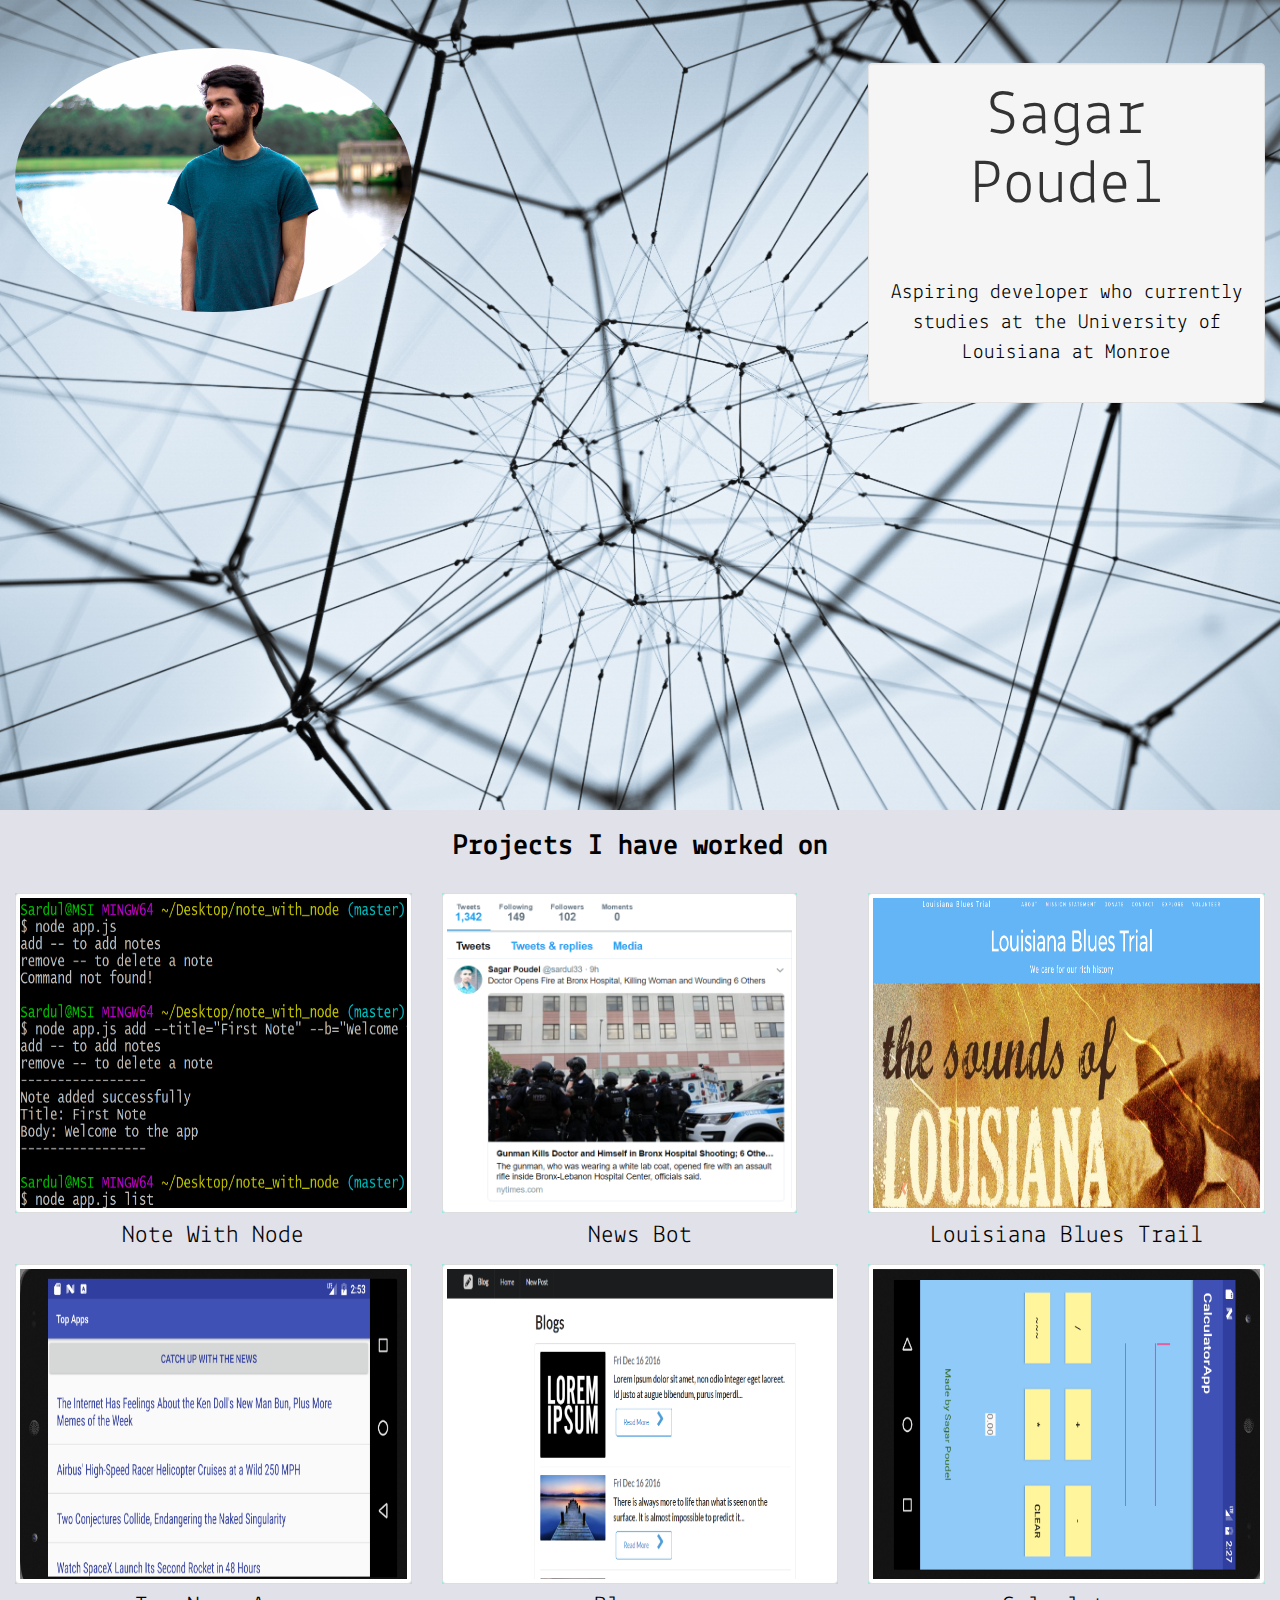
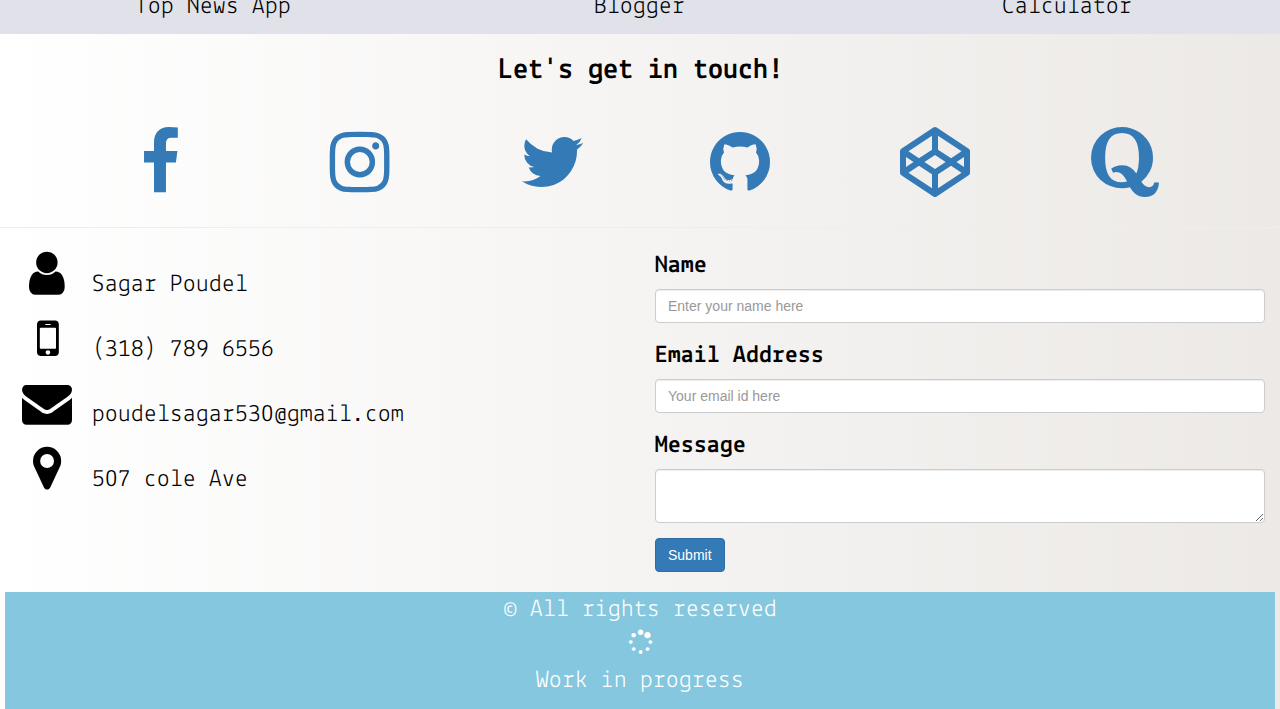
==== index.html @ 75634028 "Update index.html" ====
<!DOCTYPE html>
<html lang="en">
<head>
  <meta charset="utf-8">
  <meta http-equiv="X-UA-Compatible" content="IE=edge">
  <meta name="viewport" content="width=device-width, initial-scale=1">
  <title>Sagar</title>
  <link href="css/bootstrap.min.css" rel="stylesheet">
  <link rel="stylesheet" href="font-awesome/css/font-awesome.min.css">
  <link rel="stylesheet" href="css/style.css">
  <link href="https://fonts.googleapis.com/css?family=Indie+Flower|Josefin+Sans
  |Inconsolata|Cabin|Molengo|Lekton" rel="stylesheet">
  <link rel="stylesheet" href="https://cdnjs.cloudflare.com/ajax/libs/animate.css/3.5.2/animate.min.css">

  <link rel="icon" type="image/png" href="favicon.ico">
  <link rel="stylesheet" href="css/imagehover.min.css">

</head>


<body>

   <div class = "jumbotron">
    <div class = "container-fluid">
     <div class = "row">
<div class = "col-md-4 col-sm-12 lg-offset-4">
 <img  class = "profile-image animated zoomIn"  src="images/sagar.jpg"> 
       </div>

<div class = "col-md-4 col-sm-12 col-lg-offset-4">
  <div class = "name">
    <div class = "well">
     <h1 class = "text-center animated infinite pulse"> Sagar Poudel </h1> 
     <hr id = "divisor">
     <div id = "info">
       <small> <p class = "text-center animated slideInUp"> Aspiring developer who currently studies at the University of Louisiana at Monroe </p> </small>
     </div>
   </div>
 </div>

</div>


</div>



</div>

</div>


<div class = "container-fluid match-my-cols">
 <div class = "row">
  <h1 class = "text-center heading"> Projects I have worked on <!-- <i class="fa fa-code animated infinite zoomIn" aria-hidden="true"></i> -->
 </h1> 
  <div class = "col-lg-4 col-md-6 col-sm-12 cont">
   <a target = "_blank" href = "https://github.com/sardul3/note-with-node"> 
    <figure class = "imghvr-slide-up">

     <img class = "img-thumbnail img-fluid" alt="Responsive image" src = "images/note-with-node.PNG"> 
     <figcaption class = "text-center">A CLI based note taking app written in node js
      <hr id = "divisor-w">
      <p> Frameworks used </p>
      <p> node js </p>

     </figcaption>
   </figure>

 </a>
 <p class = "text-center project"> Note With Node </p>

</div>
<div class = "col-lg-4 col-md-6 col-sm-12 cont">
  <a target = "_blank" href = "https://github.com/sardul3/Twitter-News-Bot">
    <figure class = "imghvr-slide-up">

     <img class = "img-thumbnail img-fluid" id = "bot" alt="Responsive image" src = "images/twitterNews.PNG">

     <figcaption class = "text-center">Tweets the latest and trending news from all around the globe
      <hr id = "divisor-w">
      <p> Frameworks used </p>
      <p> JavaScript </p>
      <p> node js </p>

     </figcaption>
   </figure>

 </a>
 <p class = "text-center project"> News Bot </p>


</div>
<div class = "col-lg-4 col-md-6 col-sm-12 cont">
  <a target = "_blank" href = "https://github.com/sardul3/blues">
    <figure class = "imghvr-slide-up">

     <img class = "img-thumbnail img-fluid" alt="Responsive image" src = "images/laBlues.PNG">
     <figcaption class = "text-center"> A website built using HTML and CSS that shows the history of Blues Music in Louisiana
      <hr id = "divisor-w">
      <p> Frameworks used </p>
      <p> Bootstrap </p>
      <p> HTML5 </p>
      <p> CSS3 </p>
      
       </figcaption>
   </figure>

 </a>
 <p class = "text-center project" > Louisiana Blues Trail </p>


</div>
<div class = "col-lg-4 col-md-6 col-sm-12 cont">
  <a target = "_blank" href = "https://github.com/sardul3/TopApps">
    <figure class = "imghvr-slide-up">

     <img class = "img-thumbnail img-fluid" alt="Responsive image" src = "images/news.PNG"> <figcaption class = "text-center">An android app that collects the breaking news and presents them in a beautiful layout
      <hr id = "divisor-w">
      <p> Frameworks used </p>
      <p> Java </p>
      <p> XML </p>

     </figcaption>
   </figure>


 </a>
 <p class = "text-center project"> Top News App </p>


</div>
<div class = "col-lg-4 col-md-6 col-sm-12 cont">
  <a target = "_blank" href = "https://github.com/sardul3/blogger"> 

    <figure class = "imghvr-slide-up" >

      <img class = "img-thumbnail img-fluid" alt="Responsive image" src = "images/blog.PNG"> 
      <figcaption class = "text-center" >Replica for a text-blogging site that can be used to make posts
      <hr id = "divisor-w">
      <p> Frameworks used </p>
      <p> HTML5 </p>
      <p> CSS3 </p>
    
      </figcaption>
    </figure>
  </a>
  <p class = "text-center project"> Blogger </p>

</div>

<div class = "col-lg-4 col-md-6 col-sm-12 cont">
  <a target = "_blank" href = "https://github.com/sardul3/Calculator">

    <figure class = "imghvr-slide-up">
     <img class = "img-thumbnail img-fluid" alt="Responsive image" src = "images/calc.PNG">
     <figcaption class = "text-center">A Calculator app created in android studio that performs simple arithematic operations
     <hr id = "divisor-w">
     <p> Frameworks used </p>
     <p> Java </p>
     <p> XML </p>

     </figcaption>
   </figure>
 </a>
 <p class = "text-center project"> Calculator </p>

</div>

</div>

</div>



<div class = "container-fluid">
 
 <h1 class = "heading text-center"> Let's get in touch! </h1>
 <div class = "row contact_icons">
  <div class = "container">
  <div class = "col-lg-2 col-md-4 col-sm-6 col-xs-6">
   <a target = "_blank" href = "https://www.facebook.com/sardul3"> <i class="fa fa-facebook fa-5x icon" aria-hidden="true"></i></a>
 </div>

 <div class = "col-lg-2 col-md-4 col-sm-6 col-xs-6">
   <a target = "_blank" href = "https://www.instagram.com/sardul3/"><i class="fa fa-instagram fa-5x icon" aria-hidden="true"></i></a>
 </div>

 <div class = "col-lg-2 col-md-4 col-sm-6 col-xs-6">
   <a target = "_blank" href = "https://twitter.com/sardul33"> <i class="fa fa-twitter fa-5x icon" aria-hidden="true"></i></a>
 </div>

 <div class = "col-lg-2 col-md-4 col-sm-6 col-xs-6">
   <a target = "_blank" href = "https://github.com/sardul3"> <i class="fa fa-github fa-5x icon" aria-hidden="true"></i></a>
 </div>

 <div class = "col-lg-2 col-md-4 col-sm-6 col-xs-6">
   <a target = "_blank" href = "https://codepen.io/sardul3/" ><i class="fa fa-codepen fa-5x icon" aria-hidden="true"></i></a>
 </div>

 <div class = "col-lg-2 col-md-4 col-sm-6 col-xs-6">
  <a target = "_blank" href = "https://www.quora.com/profile/Sagar-Poudel-5">
    <i  class="fa fa-quora fa-5x icon" aria-hidden="true"></i></a>
  </div>
    </div>
  </div>
</div>

<hr />

<div class = "container-fluid">
  <div class = "row">
    <div class = "col-lg-6 col-md-6 col-sm-12 col-xs-12"> 
    <span id = "footer_contact" class = "text-center">
   <i class="fa fa-user fa-2x fa-fw" aria-hidden="true"> </i> <p class = "contact_info text-center">Sagar Poudel </p> <br>
   <i class="fa fa-mobile fa-2x fa-fw" aria-hidden="true"></i> <p class = "contact_info text-center">(318) 789 6556 </p> <br>
   <i class="fa fa-envelope fa-2x fa-fw" aria-hidden="true"></i> <p class = "contact_info text-center">poudelsagar530@gmail.com </p> <br>
   <i class="fa fa-map-marker fa-2x fa-fw" aria-hidden="true"></i> <p class = "contact_info text-center">507 cole Ave </p>   
   </span>

    </div>


    <div class = "col-lg-6 col-md-6 col-sm-12 col-xs-12">
   <form action = "result.php" method="post" enctype="text/plain" role="form"> 
 <div class = "form-group">
      <label for="Name" class = "text-center" > Name </label>
      <input type="text" class = "form-control" placeholder= "Enter your name here">
    </div>

    <div class = "form-group">
      <label for="emailAddress"  class = "text-center"> Email Address </label>
      <input type="email" class = "form-control" placeholder = "Your email id here">
    </div>

    <div class = "form-group">
      <label for = "compliments" class = "text-center"> Message </label>
      <textarea class = "form-control"></textarea>
    </div>

<button type = "submit" class = "btn btn-primary"> Submit </button>

 </form>

  </div>


</div>


<div class = "container-fluid copyright">
  <div class = "row">
    <div class = "col-lg-12 col-md-12 col-sm-12 col-xs-12">

      <p class = "text-center"> <span id = "copyright">&copy; All rights reserved
      <br>
      <i class="fa fa-spinner fa-pulse" aria-hidden="true"></i>
      <br>
      Work in progress
      </span></p>

    </div>
  </div>

</div>

<script src="https://ajax.googleapis.com/ajax/libs/jquery/1.12.4/jquery.min.js"></script>
<script src="js/bootstrap.min.js"></script>
<script type="text/javascript" src="https://platform.linkedin.com/badges/js/profile.js" async defer></script>

</body>
</html>
---- css/style.css ----
figure, figcaption{
    background-color:rgba(128, 234, 224, 0.75) !important;
}


.jumbotron{
/*    margin-top: 10px;
*/    background-image: url('../images/web.jpg');
      background-attachment: fixed !important;
      background-size: cover;
      height: 90vh;
      margin-bottom: 0;
}

body{

    padding: 0;	
    background: #E6EFE9;  /* fallback for old browsers */
    background: -webkit-linear-gradient(to right, #FFFFFF, #ECE9E6);  /* Chrome 10-25, Safari 5.1-6 */
    background: linear-gradient(to right, #FFFFFF, #ECE9E6); /* W3C, IE 10+/ Edge, Firefox 16+, Chrome 26+, Opera 12+, Safari 7+ */
}


img{
    width: 100%;
}

a:hover{
	color:red;
}

.text-center{
    margin-top: auto;
    color: black;
    font-weight: 200em;
    font-size: 25px;
    font-family: Lekton,'Cabin','Inconsolata';
}


.contact_info{
    display: inline-block;
}

.contact_icons{
    margin-left: 6%;

}

.heading{
    padding: 20px;
    font-weight: bold;
    margin-top: auto;
    font-weight: 200em !important;
    font-size: 30px;


}



.icon{
    padding: 10px 10px 10px 10px;
}

#copyright{
    color: #ffffff;
}



.profile-image{
    border-radius: 50% ;

   /* border: 1px dotted blue;*/
}

 /*.profile-image:hover {
     -webkit-transform: scale(1.2);
     -moz-transform: scale(1.2);
     -ms-transform: scale(1.2);
     transform: scale(1.2);
     -webkit-transition: -webkit-transform .3s ease-out;
     -webkit-transition: transform .3s ease-out;
     -moz-transition: transform .3s ease-out;
     transition: transform .3s ease-out;
     overflow: hidden;
 }*/

.name{
    margin-top: 15px;

}

#divisor{

    height:16px;
    background: url(http://ibrahimjabbari.com/english/images/hr-12.png) repeat-x 0 0;
    border: 0;

}

#divisor-w{
    color: white;
    height:7px;
    background: white repeat-x 0 0;
    border: 0;

}

#info{
    margin-top: auto;
}

#contact_footer{
    height:auto;
}

.copyright{
    
    margin: 20px -10px 0px -10px !important;
	
	background-color: #85C7DE;

}

.img-fluid{
    
    height: 320px;
    overflow: hidden;
}

.match-my-cols{
    background-color: #E0E1E9;
    margin-top: 0;
}



@media screen and (max-width: 410px) {
   p{
    font-size: 16px !important;
   }

   .contact_info{
    font-size: 20px !important;
   }
}


@media screen and (max-width: 321px) {
    .contact_info{
        font-size: 17px !important;
   }
}

@media screen and (max-width: 412px) {
    .jumbotron{
        height: 85vh;
    }
}


/*@media screen and (min-width: 1023px) {

p, .heading{
    font-size: 35px !important;
}
.contact_info{
    font-size: inherit !important;
}

}*/



/*@media screen and (min-width: 710px) {

.contact_info{
    font-size: 40px !important;
   }

}*/

@media screen and (min-width: 1020px) {

    #footer_contact{
        align-content: center !important;
    }
}
---- css/imagehover.min.css ----
@charset "UTF-8";
/*!
 * ImageHover.css - http://www.imagehover.io
 * Version 1.0
 * Author: Ciarán Walsh

 * Made available under a MIT License:
 * http://www.opensource.org/licenses/mit-license.php

 */[class*=" imghvr-"],[class^=imghvr-]{position:relative;display:inline-block;margin:0;max-width:100%;background-color:#2266a5;color:#fff;overflow:hidden;-webkit-backface-visibility:hidden;backface-visibility:hidden;-moz-osx-font-smoothing:grayscale;-webkit-transform:translateZ(0);-moz-transform:translateZ(0);-ms-transform:translateZ(0);-o-transform:translateZ(0);transform:translateZ(0)}[class*=" imghvr-"]>img,[class^=imghvr-]>img{vertical-align:top;max-width:100%}[class*=" imghvr-"] figcaption,[class^=imghvr-] figcaption{background-color:#135796;padding:30px;position:absolute;top:0;bottom:0;left:0;right:0;color:#fff}[class*=" imghvr-"] figcaption h1,[class*=" imghvr-"] figcaption h2,[class*=" imghvr-"] figcaption h3,[class*=" imghvr-"] figcaption h4,[class*=" imghvr-"] figcaption h5,[class*=" imghvr-"] figcaption h6,[class^=imghvr-] figcaption h1,[class^=imghvr-] figcaption h2,[class^=imghvr-] figcaption h3,[class^=imghvr-] figcaption h4,[class^=imghvr-] figcaption h5,[class^=imghvr-] figcaption h6{color:#fff}[class*=" imghvr-"] a,[class^=imghvr-] a{position:absolute;top:0;bottom:0;left:0;right:0;z-index:1}[class*=" imghvr-"],[class*=" imghvr-"] *,[class*=" imghvr-"]:after,[class*=" imghvr-"] :after,[class*=" imghvr-"]:before,[class*=" imghvr-"] :before,[class^=imghvr-],[class^=imghvr-] *,[class^=imghvr-]:after,[class^=imghvr-] :after,[class^=imghvr-]:before,[class^=imghvr-] :before{box-sizing:border-box;-webkit-transition:all 0.35s ease;-moz-transition:all 0.35s ease;transition:all 0.35s ease}[class*=" imghvr-fade"]:hover>img,[class*=" imghvr-fade"] figcaption,[class^=imghvr-fade]:hover>img,[class^=imghvr-fade] figcaption{opacity:0}[class*=" imghvr-fade"]:hover figcaption,[class^=imghvr-fade]:hover figcaption{opacity:1}[class*=" imghvr-fade"]:hover>img,[class*=" imghvr-fade"]:hover figcaption,[class^=imghvr-fade]:hover>img,[class^=imghvr-fade]:hover figcaption{-webkit-transform:translate(0);-moz-transform:translate(0);-ms-transform:translate(0);-o-transform:translate(0);transform:translate(0)}.imghvr-fade-in-up figcaption{-webkit-transform:translateY(15%);-moz-transform:translateY(15%);-ms-transform:translateY(15%);-o-transform:translateY(15%);transform:translateY(15%)}.imghvr-fade-in-down figcaption{-webkit-transform:translateY(-15%);-moz-transform:translateY(-15%);-ms-transform:translateY(-15%);-o-transform:translateY(-15%);transform:translateY(-15%)}.imghvr-fade-in-left figcaption{-webkit-transform:translate(-15%);-moz-transform:translate(-15%);-ms-transform:translate(-15%);-o-transform:translate(-15%);transform:translate(-15%)}.imghvr-fade-in-right figcaption{-webkit-transform:translate(15%);-moz-transform:translate(15%);-ms-transform:translate(15%);-o-transform:translate(15%);transform:translate(15%)}[class*=" imghvr-push-"]:hover figcaption,[class^=imghvr-push-]:hover figcaption{-webkit-transform:translate(0);-moz-transform:translate(0);-ms-transform:translate(0);-o-transform:translate(0);transform:translate(0)}.imghvr-push-up figcaption{-webkit-transform:translateY(100%);-moz-transform:translateY(100%);-ms-transform:translateY(100%);-o-transform:translateY(100%);transform:translateY(100%)}.imghvr-push-down figcaption,.imghvr-push-up:hover>img{-webkit-transform:translateY(-100%);-moz-transform:translateY(-100%);-ms-transform:translateY(-100%);-o-transform:translateY(-100%);transform:translateY(-100%)}.imghvr-push-down:hover>img{-webkit-transform:translateY(100%);-moz-transform:translateY(100%);-ms-transform:translateY(100%);-o-transform:translateY(100%);transform:translateY(100%)}.imghvr-push-left figcaption{-webkit-transform:translateX(100%);-moz-transform:translateX(100%);-ms-transform:translateX(100%);-o-transform:translateX(100%);transform:translateX(100%)}.imghvr-push-left:hover>img,.imghvr-push-right figcaption{-webkit-transform:translateX(-100%);-moz-transform:translateX(-100%);-ms-transform:translateX(-100%);-o-transform:translateX(-100%);transform:translateX(-100%)}.imghvr-push-right:hover>img{-webkit-transform:translateX(100%);-moz-transform:translateX(100%);-ms-transform:translateX(100%);-o-transform:translateX(100%);transform:translateX(100%)}[class*=" imghvr-slide-"]:hover figcaption,[class^=imghvr-slide-]:hover figcaption{-webkit-transform:translate(0);-moz-transform:translate(0);-ms-transform:translate(0);-o-transform:translate(0);transform:translate(0)}.imghvr-slide-up figcaption{-webkit-transform:translateY(100%);-moz-transform:translateY(100%);-ms-transform:translateY(100%);-o-transform:translateY(100%);transform:translateY(100%)}.imghvr-slide-down figcaption{-webkit-transform:translateY(-100%);-moz-transform:translateY(-100%);-ms-transform:translateY(-100%);-o-transform:translateY(-100%);transform:translateY(-100%)}.imghvr-slide-left figcaption{-webkit-transform:translateX(100%);-moz-transform:translateX(100%);-ms-transform:translateX(100%);-o-transform:translateX(100%);transform:translateX(100%)}.imghvr-slide-right figcaption{-webkit-transform:translateX(-100%);-moz-transform:translateX(-100%);-ms-transform:translateX(-100%);-o-transform:translateX(-100%);transform:translateX(-100%)}.imghvr-slide-top-left figcaption{-webkit-transform:translate(-100%,-100%);-moz-transform:translate(-100%,-100%);-ms-transform:translate(-100%,-100%);-o-transform:translate(-100%,-100%);transform:translate(-100%,-100%)}.imghvr-slide-top-right figcaption{-webkit-transform:translate(100%,-100%);-moz-transform:translate(100%,-100%);-ms-transform:translate(100%,-100%);-o-transform:translate(100%,-100%);transform:translate(100%,-100%)}.imghvr-slide-bottom-left figcaption{-webkit-transform:translate(-100%,100%);-moz-transform:translate(-100%,100%);-ms-transform:translate(-100%,100%);-o-transform:translate(-100%,100%);transform:translate(-100%,100%)}.imghvr-slide-bottom-right figcaption{-webkit-transform:translate(100%,100%);-moz-transform:translate(100%,100%);-ms-transform:translate(100%,100%);-o-transform:translate(100%,100%);transform:translate(100%,100%)}[class*=" imghvr-reveal-"]:before,[class^=imghvr-reveal-]:before{position:absolute;top:0;bottom:0;left:0;right:0;content:"";background-color:#135796}[class*=" imghvr-reveal-"] figcaption,[class^=imghvr-reveal-] figcaption{opacity:0}[class*=" imghvr-reveal-"]:hover:before,[class^=imghvr-reveal-]:hover:before{-webkit-transform:translate(0);-moz-transform:translate(0);-ms-transform:translate(0);-o-transform:translate(0);transform:translate(0)}[class*=" imghvr-reveal-"]:hover figcaption,[class^=imghvr-reveal-]:hover figcaption{opacity:1;-webkit-transition-delay:0.21s;-moz-transition-delay:0.21s;transition-delay:0.21s}.imghvr-reveal-up:before{-webkit-transform:translateY(100%);-moz-transform:translateY(100%);-ms-transform:translateY(100%);-o-transform:translateY(100%);transform:translateY(100%)}.imghvr-reveal-down:before{-webkit-transform:translateY(-100%);-moz-transform:translateY(-100%);-ms-transform:translateY(-100%);-o-transform:translateY(-100%);transform:translateY(-100%)}.imghvr-reveal-left:before{-webkit-transform:translateX(100%);-moz-transform:translateX(100%);-ms-transform:translateX(100%);-o-transform:translateX(100%);transform:translateX(100%)}.imghvr-reveal-right:before{-webkit-transform:translateX(-100%);-moz-transform:translateX(-100%);-ms-transform:translateX(-100%);-o-transform:translateX(-100%);transform:translateX(-100%)}.imghvr-reveal-top-left:before{-webkit-transform:translate(-100%,-100%);-moz-transform:translate(-100%,-100%);-ms-transform:translate(-100%,-100%);-o-transform:translate(-100%,-100%);transform:translate(-100%,-100%)}.imghvr-reveal-top-right:before{-webkit-transform:translate(100%,-100%);-moz-transform:translate(100%,-100%);-ms-transform:translate(100%,-100%);-o-transform:translate(100%,-100%);transform:translate(100%,-100%)}.imghvr-reveal-bottom-left:before{-webkit-transform:translate(-100%,100%);-moz-transform:translate(-100%,100%);-ms-transform:translate(-100%,100%);-o-transform:translate(-100%,100%);transform:translate(-100%,100%)}.imghvr-reveal-bottom-right:before{-webkit-transform:translate(100%,100%);-moz-transform:translate(100%,100%);-ms-transform:translate(100%,100%);-o-transform:translate(100%,100%);transform:translate(100%,100%)}[class*=" imghvr-hinge-"],[class^=imghvr-hinge-]{-webkit-perspective:50em;-moz-perspective:50em;perspective:50em}[class*=" imghvr-hinge-"] figcaption,[class^=imghvr-hinge-] figcaption{opacity:0;z-index:1}[class*=" imghvr-hinge-"]:hover img,[class^=imghvr-hinge-]:hover img{opacity:0}[class*=" imghvr-hinge-"]:hover figcaption,[class^=imghvr-hinge-]:hover figcaption{opacity:1;-webkit-transition-delay:0.21s;-moz-transition-delay:0.21s;transition-delay:0.21s}.imghvr-hinge-up img{-webkit-transform-origin:50% 0%;-moz-transform-origin:50% 0%;-ms-transform-origin:50% 0%;-o-transform-origin:50% 0%;transform-origin:50% 0%}.imghvr-hinge-up figcaption{-webkit-transform:rotateX(90deg);-moz-transform:rotateX(90deg);-ms-transform:rotateX(90deg);-o-transform:rotateX(90deg);transform:rotateX(90deg);-webkit-transform-origin:50% 100%;-moz-transform-origin:50% 100%;-ms-transform-origin:50% 100%;-o-transform-origin:50% 100%;transform-origin:50% 100%}.imghvr-hinge-up:hover>img{-webkit-transform:rotateX(-90deg);-moz-transform:rotateX(-90deg);-ms-transform:rotateX(-90deg);-o-transform:rotateX(-90deg);transform:rotateX(-90deg)}.imghvr-hinge-up:hover figcaption{-webkit-transform:rotateX(0);-moz-transform:rotateX(0);-ms-transform:rotateX(0);-o-transform:rotateX(0);transform:rotateX(0)}.imghvr-hinge-down img{-webkit-transform-origin:50% 100%;-moz-transform-origin:50% 100%;-ms-transform-origin:50% 100%;-o-transform-origin:50% 100%;transform-origin:50% 100%}.imghvr-hinge-down figcaption{-webkit-transform:rotateX(-90deg);-moz-transform:rotateX(-90deg);-ms-transform:rotateX(-90deg);-o-transform:rotateX(-90deg);transform:rotateX(-90deg);-webkit-transform-origin:50% -50%;-moz-transform-origin:50% -50%;-ms-transform-origin:50% -50%;-o-transform-origin:50% -50%;transform-origin:50% -50%}.imghvr-hinge-down:hover>img{-webkit-transform:rotateX(90deg);-moz-transform:rotateX(90deg);-ms-transform:rotateX(90deg);-o-transform:rotateX(90deg);transform:rotateX(90deg);opacity:0}.imghvr-hinge-down:hover figcaption{-webkit-transform:rotateX(0);-moz-transform:rotateX(0);-ms-transform:rotateX(0);-o-transform:rotateX(0);transform:rotateX(0)}.imghvr-hinge-left img{-webkit-transform-origin:0% 50%;-moz-transform-origin:0% 50%;-ms-transform-origin:0% 50%;-o-transform-origin:0% 50%;transform-origin:0% 50%}.imghvr-hinge-left figcaption{-webkit-transform:rotateY(-90deg);-moz-transform:rotateY(-90deg);-ms-transform:rotateY(-90deg);-o-transform:rotateY(-90deg);transform:rotateY(-90deg);-webkit-transform-origin:100% 50%;-moz-transform-origin:100% 50%;-ms-transform-origin:100% 50%;-o-transform-origin:100% 50%;transform-origin:100% 50%}.imghvr-hinge-left:hover>img{-webkit-transform:rotateY(90deg);-moz-transform:rotateY(90deg);-ms-transform:rotateY(90deg);-o-transform:rotateY(90deg);transform:rotateY(90deg)}.imghvr-hinge-left:hover figcaption{-webkit-transform:rotateY(0);-moz-transform:rotateY(0);-ms-transform:rotateY(0);-o-transform:rotateY(0);transform:rotateY(0)}.imghvr-hinge-right img{-webkit-transform-origin:100% 50%;-moz-transform-origin:100% 50%;-ms-transform-origin:100% 50%;-o-transform-origin:100% 50%;transform-origin:100% 50%}.imghvr-hinge-right figcaption{-webkit-transform:rotateY(90deg);-moz-transform:rotateY(90deg);-ms-transform:rotateY(90deg);-o-transform:rotateY(90deg);transform:rotateY(90deg);-webkit-transform-origin:0 50%;-moz-transform-origin:0 50%;-ms-transform-origin:0 50%;-o-transform-origin:0 50%;transform-origin:0 50%}.imghvr-hinge-right:hover>img{-webkit-transform:rotateY(-90deg);-moz-transform:rotateY(-90deg);-ms-transform:rotateY(-90deg);-o-transform:rotateY(-90deg);transform:rotateY(-90deg)}.imghvr-hinge-right:hover figcaption{-webkit-transform:rotateY(0);-moz-transform:rotateY(0);-ms-transform:rotateY(0);-o-transform:rotateY(0);transform:rotateY(0)}[class*=" imghvr-flip-"],[class^=imghvr-flip-]{-webkit-perspective:50em;-moz-perspective:50em;perspective:50em}[class*=" imghvr-flip-"] img,[class^=imghvr-flip-] img{backface-visibility:hidden}[class*=" imghvr-flip-"]:hover>img,[class*=" imghvr-flip-"] figcaption,[class^=imghvr-flip-]:hover>img,[class^=imghvr-flip-] figcaption{opacity:0}[class*=" imghvr-flip-"]:hover figcaption,[class^=imghvr-flip-]:hover figcaption{opacity:1;-webkit-transition-delay:0.14s;-moz-transition-delay:0.14s;transition-delay:0.14s}.imghvr-flip-horiz figcaption{-webkit-transform:rotateX(90deg);-moz-transform:rotateX(90deg);-ms-transform:rotateX(90deg);-o-transform:rotateX(90deg);transform:rotateX(90deg);-webkit-transform-origin:0% 50%;-moz-transform-origin:0% 50%;-ms-transform-origin:0% 50%;-o-transform-origin:0% 50%;transform-origin:0% 50%}.imghvr-flip-horiz:hover img{-webkit-transform:rotateX(-180deg);-moz-transform:rotateX(-180deg);-ms-transform:rotateX(-180deg);-o-transform:rotateX(-180deg);transform:rotateX(-180deg)}.imghvr-flip-horiz:hover figcaption{-webkit-transform:rotateX(0deg);-moz-transform:rotateX(0deg);-ms-transform:rotateX(0deg);-o-transform:rotateX(0deg);transform:rotateX(0deg)}.imghvr-flip-vert figcaption{-webkit-transform:rotateY(90deg);-moz-transform:rotateY(90deg);-ms-transform:rotateY(90deg);-o-transform:rotateY(90deg);transform:rotateY(90deg);-webkit-transform-origin:50% 0%;-moz-transform-origin:50% 0%;-ms-transform-origin:50% 0%;-o-transform-origin:50% 0%;transform-origin:50% 0%}.imghvr-flip-vert:hover>img{-webkit-transform:rotateY(-180deg);-moz-transform:rotateY(-180deg);-ms-transform:rotateY(-180deg);-o-transform:rotateY(-180deg);transform:rotateY(-180deg)}.imghvr-flip-vert:hover figcaption{-webkit-transform:rotateY(0deg);-moz-transform:rotateY(0deg);-ms-transform:rotateY(0deg);-o-transform:rotateY(0deg);transform:rotateY(0deg)}.imghvr-flip-diag-1 figcaption{-webkit-transform:rotate3d(1,-1,0,100deg);-moz-transform:rotate3d(1,-1,0,100deg);-ms-transform:rotate3d(1,-1,0,100deg);-o-transform:rotate3d(1,-1,0,100deg);transform:rotate3d(1,-1,0,100deg)}.imghvr-flip-diag-1:hover>img{-webkit-transform:rotate3d(-1,1,0,100deg);-moz-transform:rotate3d(-1,1,0,100deg);-ms-transform:rotate3d(-1,1,0,100deg);-o-transform:rotate3d(-1,1,0,100deg);transform:rotate3d(-1,1,0,100deg)}.imghvr-flip-diag-1:hover figcaption{-webkit-transform:rotate3d(0,0,0,0deg);-moz-transform:rotate3d(0,0,0,0deg);-ms-transform:rotate3d(0,0,0,0deg);-o-transform:rotate3d(0,0,0,0deg);transform:rotate3d(0,0,0,0deg)}.imghvr-flip-diag-2 figcaption{-webkit-transform:rotate3d(1,1,0,100deg);-moz-transform:rotate3d(1,1,0,100deg);-ms-transform:rotate3d(1,1,0,100deg);-o-transform:rotate3d(1,1,0,100deg);transform:rotate3d(1,1,0,100deg)}.imghvr-flip-diag-2:hover>img{-webkit-transform:rotate3d(-1,-1,0,100deg);-moz-transform:rotate3d(-1,-1,0,100deg);-ms-transform:rotate3d(-1,-1,0,100deg);-o-transform:rotate3d(-1,-1,0,100deg);transform:rotate3d(-1,-1,0,100deg)}.imghvr-flip-diag-2:hover figcaption{-webkit-transform:rotate3d(0,0,0,0deg);-moz-transform:rotate3d(0,0,0,0deg);-ms-transform:rotate3d(0,0,0,0deg);-o-transform:rotate3d(0,0,0,0deg);transform:rotate3d(0,0,0,0deg)}[class*=" imghvr-shutter-out-"]:before,[class^=imghvr-shutter-out-]:before{background:#135796;position:absolute;content:"";-webkit-transition-delay:0.105s;-moz-transition-delay:0.105s;transition-delay:0.105s}[class*=" imghvr-shutter-out-"] figcaption,[class^=imghvr-shutter-out-] figcaption{opacity:0;-webkit-transition-delay:0s;-moz-transition-delay:0s;transition-delay:0s}[class*=" imghvr-shutter-out-"]:hover:before,[class^=imghvr-shutter-out-]:hover:before{-webkit-transition-delay:0s;-moz-transition-delay:0s;transition-delay:0s}[class*=" imghvr-shutter-out-"]:hover figcaption,[class^=imghvr-shutter-out-]:hover figcaption{opacity:1;-webkit-transition-delay:0.105s;-moz-transition-delay:0.105s;transition-delay:0.105s}.imghvr-shutter-out-horiz:before{left:50%;right:50%;top:0;bottom:0}.imghvr-shutter-out-horiz:hover:before{left:0;right:0}.imghvr-shutter-out-vert:before{top:50%;bottom:50%;left:0;right:0}.imghvr-shutter-out-vert:hover:before{top:0;bottom:0}.imghvr-shutter-out-diag-1:before{top:50%;bottom:50%;left:-35%;right:-35%;-webkit-transform:rotate(45deg);-moz-transform:rotate(45deg);-ms-transform:rotate(45deg);-o-transform:rotate(45deg);transform:rotate(45deg)}.imghvr-shutter-out-diag-1:hover:before{top:-35%;bottom:-35%}.imghvr-shutter-out-diag-2:before{top:50%;bottom:50%;left:-35%;right:-35%;-webkit-transform:rotate(-45deg);-moz-transform:rotate(-45deg);-ms-transform:rotate(-45deg);-o-transform:rotate(-45deg);transform:rotate(-45deg)}.imghvr-shutter-out-diag-2:hover:before{top:-35%;bottom:-35%}[class*=" imghvr-shutter-in-"]:after,[class*=" imghvr-shutter-in-"]:before,[class^=imghvr-shutter-in-]:after,[class^=imghvr-shutter-in-]:before{background:#135796;position:absolute;content:""}[class*=" imghvr-shutter-in-"]:after,[class^=imghvr-shutter-in-]:after{top:0;left:0}[class*=" imghvr-shutter-in-"]:before,[class^=imghvr-shutter-in-]:before{right:0;bottom:0}[class*=" imghvr-shutter-in-"] figcaption,[class^=imghvr-shutter-in-] figcaption{opacity:0;z-index:1}[class*=" imghvr-shutter-in-"]:hover figcaption,[class^=imghvr-shutter-in-]:hover figcaption{opacity:1;-webkit-transition-delay:0.21s;-moz-transition-delay:0.21s;transition-delay:0.21s}.imghvr-shutter-in-horiz:after,.imghvr-shutter-in-horiz:before{width:0;height:100%}.imghvr-shutter-in-horiz:hover:after,.imghvr-shutter-in-horiz:hover:before{width:50%}.imghvr-shutter-in-vert:after,.imghvr-shutter-in-vert:before{height:0;width:100%}.imghvr-shutter-in-vert:hover:after,.imghvr-shutter-in-vert:hover:before{height:50%}.imghvr-shutter-in-out-horiz:after,.imghvr-shutter-in-out-horiz:before{width:0;height:100%;opacity:0.75}.imghvr-shutter-in-out-horiz:hover:after,.imghvr-shutter-in-out-horiz:hover:before{width:100%}.imghvr-shutter-in-out-vert:after,.imghvr-shutter-in-out-vert:before{height:0;width:100%;opacity:0.75}.imghvr-shutter-in-out-vert:hover:after,.imghvr-shutter-in-out-vert:hover:before{height:100%}.imghvr-shutter-in-out-diag-1:after,.imghvr-shutter-in-out-diag-1:before{width:200%;height:200%;-webkit-transition:all 0.6s ease;-moz-transition:all 0.6s ease;transition:all 0.6s ease;opacity:0.75}.imghvr-shutter-in-out-diag-1:after{-webkit-transform:skew(-45deg) translateX(-150%);-moz-transform:skew(-45deg) translateX(-150%);-ms-transform:skew(-45deg) translateX(-150%);-o-transform:skew(-45deg) translateX(-150%);transform:skew(-45deg) translateX(-150%)}.imghvr-shutter-in-out-diag-1:before{-webkit-transform:skew(-45deg) translateX(150%);-moz-transform:skew(-45deg) translateX(150%);-ms-transform:skew(-45deg) translateX(150%);-o-transform:skew(-45deg) translateX(150%);transform:skew(-45deg) translateX(150%)}.imghvr-shutter-in-out-diag-1:hover:after{-webkit-transform:skew(-45deg) translateX(-50%);-moz-transform:skew(-45deg) translateX(-50%);-ms-transform:skew(-45deg) translateX(-50%);-o-transform:skew(-45deg) translateX(-50%);transform:skew(-45deg) translateX(-50%)}.imghvr-shutter-in-out-diag-1:hover:before{-webkit-transform:skew(-45deg) translateX(50%);-moz-transform:skew(-45deg) translateX(50%);-ms-transform:skew(-45deg) translateX(50%);-o-transform:skew(-45deg) translateX(50%);transform:skew(-45deg) translateX(50%)}.imghvr-shutter-in-out-diag-2:after,.imghvr-shutter-in-out-diag-2:before{width:200%;height:200%;-webkit-transition:all 0.6s ease;-moz-transition:all 0.6s ease;transition:all 0.6s ease;opacity:0.75}.imghvr-shutter-in-out-diag-2:after{-webkit-transform:skew(45deg) translateX(-100%);-moz-transform:skew(45deg) translateX(-100%);-ms-transform:skew(45deg) translateX(-100%);-o-transform:skew(45deg) translateX(-100%);transform:skew(45deg) translateX(-100%)}.imghvr-shutter-in-out-diag-2:before{-webkit-transform:skew(45deg) translateX(100%);-moz-transform:skew(45deg) translateX(100%);-ms-transform:skew(45deg) translateX(100%);-o-transform:skew(45deg) translateX(100%);transform:skew(45deg) translateX(100%)}.imghvr-shutter-in-out-diag-2:hover:after,.imghvr-shutter-in-out-diag-2:hover:before{-webkit-transform:skew(45deg) translateX(0%);-moz-transform:skew(45deg) translateX(0%);-ms-transform:skew(45deg) translateX(0%);-o-transform:skew(45deg) translateX(0%);transform:skew(45deg) translateX(0%)}[class*=" imghvr-fold"],[class^=imghvr-fold]{-webkit-perspective:50em;-moz-perspective:50em;perspective:50em}[class*=" imghvr-fold"] img,[class^=imghvr-fold] img{-webkit-transform-origin:50% 0%;-moz-transform-origin:50% 0%;-ms-transform-origin:50% 0%;-o-transform-origin:50% 0%;transform-origin:50% 0%}[class*=" imghvr-fold"] figcaption,[class^=imghvr-fold] figcaption{z-index:1;opacity:0}[class*=" imghvr-fold"]:hover>img,[class^=imghvr-fold]:hover>img{opacity:0;-webkit-transition-delay:0;-moz-transition-delay:0;transition-delay:0}[class*=" imghvr-fold"]:hover figcaption,[class^=imghvr-fold]:hover figcaption{-webkit-transform:rotateX(0) translateZ(0) scale(1);-moz-transform:rotateX(0) translateZ(0) scale(1);-ms-transform:rotateX(0) translateZ(0) scale(1);-o-transform:rotateX(0) translateZ(0) scale(1);transform:rotateX(0) translateZ(0) scale(1);opacity:1;-webkit-transition-delay:0.21s;-moz-transition-delay:0.21s;transition-delay:0.21s}.imghvr-fold-up>img{-webkit-transform-origin:50% 0%;-moz-transform-origin:50% 0%;-ms-transform-origin:50% 0%;-o-transform-origin:50% 0%;transform-origin:50% 0%}.imghvr-fold-up figcaption{-webkit-transform:rotateX(-90deg) translate3d(0%,-50%,0) scale(0.6);-moz-transform:rotateX(-90deg) translate3d(0%,-50%,0) scale(0.6);-ms-transform:rotateX(-90deg) translate3d(0%,-50%,0) scale(0.6);-o-transform:rotateX(-90deg) translate3d(0%,-50%,0) scale(0.6);transform:rotateX(-90deg) translate3d(0%,-50%,0) scale(0.6);-webkit-transform-origin:50% 100%;-moz-transform-origin:50% 100%;-ms-transform-origin:50% 100%;-o-transform-origin:50% 100%;transform-origin:50% 100%}.imghvr-fold-up:hover>img{-webkit-transform:rotateX(90deg) scale(0.6) translateY(50%);-moz-transform:rotateX(90deg) scale(0.6) translateY(50%);-ms-transform:rotateX(90deg) scale(0.6) translateY(50%);-o-transform:rotateX(90deg) scale(0.6) translateY(50%);transform:rotateX(90deg) scale(0.6) translateY(50%)}.imghvr-fold-down>img{-webkit-transform-origin:50% 100%;-moz-transform-origin:50% 100%;-ms-transform-origin:50% 100%;-o-transform-origin:50% 100%;transform-origin:50% 100%}.imghvr-fold-down figcaption{-webkit-transform:rotateX(90deg) translate3d(0%,50%,0) scale(0.6);-moz-transform:rotateX(90deg) translate3d(0%,50%,0) scale(0.6);-ms-transform:rotateX(90deg) translate3d(0%,50%,0) scale(0.6);-o-transform:rotateX(90deg) translate3d(0%,50%,0) scale(0.6);transform:rotateX(90deg) translate3d(0%,50%,0) scale(0.6);-webkit-transform-origin:50% 0%;-moz-transform-origin:50% 0%;-ms-transform-origin:50% 0%;-o-transform-origin:50% 0%;transform-origin:50% 0%}.imghvr-fold-down:hover>img{-webkit-transform:rotateX(-90deg) scale(0.6) translateY(-50%);-moz-transform:rotateX(-90deg) scale(0.6) translateY(-50%);-ms-transform:rotateX(-90deg) scale(0.6) translateY(-50%);-o-transform:rotateX(-90deg) scale(0.6) translateY(-50%);transform:rotateX(-90deg) scale(0.6) translateY(-50%)}.imghvr-fold-left>img{-webkit-transform-origin:0% 50%;-moz-transform-origin:0% 50%;-ms-transform-origin:0% 50%;-o-transform-origin:0% 50%;transform-origin:0% 50%}.imghvr-fold-left figcaption{-webkit-transform:rotateY(90deg) translate3d(-50%,0%,0) scale(0.6);-moz-transform:rotateY(90deg) translate3d(-50%,0%,0) scale(0.6);-ms-transform:rotateY(90deg) translate3d(-50%,0%,0) scale(0.6);-o-transform:rotateY(90deg) translate3d(-50%,0%,0) scale(0.6);transform:rotateY(90deg) translate3d(-50%,0%,0) scale(0.6);-webkit-transform-origin:100% 50%;-moz-transform-origin:100% 50%;-ms-transform-origin:100% 50%;-o-transform-origin:100% 50%;transform-origin:100% 50%}.imghvr-fold-left:hover>img{-webkit-transform:rotateY(-90deg) scale(0.6) translateX(50%);-moz-transform:rotateY(-90deg) scale(0.6) translateX(50%);-ms-transform:rotateY(-90deg) scale(0.6) translateX(50%);-o-transform:rotateY(-90deg) scale(0.6) translateX(50%);transform:rotateY(-90deg) scale(0.6) translateX(50%)}.imghvr-fold-right>img{-webkit-transform-origin:100% 50%;-moz-transform-origin:100% 50%;-ms-transform-origin:100% 50%;-o-transform-origin:100% 50%;transform-origin:100% 50%}.imghvr-fold-right figcaption{-webkit-transform:rotateY(-90deg) translate3d(50%,0%,0) scale(0.6);-moz-transform:rotateY(-90deg) translate3d(50%,0%,0) scale(0.6);-ms-transform:rotateY(-90deg) translate3d(50%,0%,0) scale(0.6);-o-transform:rotateY(-90deg) translate3d(50%,0%,0) scale(0.6);transform:rotateY(-90deg) translate3d(50%,0%,0) scale(0.6);-webkit-transform-origin:0 50%;-moz-transform-origin:0 50%;-ms-transform-origin:0 50%;-o-transform-origin:0 50%;transform-origin:0 50%}.imghvr-fold-right:hover>img{-webkit-transform:rotateY(90deg) scale(0.6) translateX(-50%);-moz-transform:rotateY(90deg) scale(0.6) translateX(-50%);-ms-transform:rotateY(90deg) scale(0.6) translateX(-50%);-o-transform:rotateY(90deg) scale(0.6) translateX(-50%);transform:rotateY(90deg) scale(0.6) translateX(-50%)}.imghvr-zoom-in figcaption{opacity:0;-webkit-transform:scale(0.5);-moz-transform:scale(0.5);-ms-transform:scale(0.5);-o-transform:scale(0.5);transform:scale(0.5)}.imghvr-zoom-in:hover figcaption{-webkit-transform:scale(1);-moz-transform:scale(1);-ms-transform:scale(1);-o-transform:scale(1);transform:scale(1);opacity:1}[class*=" imghvr-zoom-out"] figcaption,[class^=imghvr-zoom-out] figcaption{-webkit-transform:scale(0.5);-moz-transform:scale(0.5);-ms-transform:scale(0.5);-o-transform:scale(0.5);transform:scale(0.5);-webkit-transform-origin:50% 50%;-moz-transform-origin:50% 50%;-ms-transform-origin:50% 50%;-o-transform-origin:50% 50%;transform-origin:50% 50%;opacity:0}[class*=" imghvr-zoom-out"].hover figcaption,[class*=" imghvr-zoom-out"]:hover figcaption,[class^=imghvr-zoom-out].hover figcaption,[class^=imghvr-zoom-out]:hover figcaption{-webkit-transform:scale(1);-moz-transform:scale(1);-ms-transform:scale(1);-o-transform:scale(1);transform:scale(1);opacity:1;-webkit-transition-delay:0.35s;-moz-transition-delay:0.35s;transition-delay:0.35s}.imghvr-zoom-out:hover>img{-webkit-transform:scale(0.5);-moz-transform:scale(0.5);-ms-transform:scale(0.5);-o-transform:scale(0.5);transform:scale(0.5);opacity:0}.imghvr-zoom-out-up.hover>img,.imghvr-zoom-out-up:hover>img{-webkit-animation:imghvr-zoom-out-up 0.4025s linear;-moz-animation:imghvr-zoom-out-up 0.4025s linear;animation:imghvr-zoom-out-up 0.4025s linear;-webkit-animation-iteration-count:1;-moz-animation-iteration-count:1;animation-iteration-count:1;-webkit-animation-fill-mode:forwards;-moz-animation-fill-mode:forwards;animation-fill-mode:forwards}@-webkit-keyframes imghvr-zoom-out-up{50%{-webkit-transform:scale(0.8) translateY(0%);-moz-transform:scale(0.8) translateY(0%);-ms-transform:scale(0.8) translateY(0%);-o-transform:scale(0.8) translateY(0%);transform:scale(0.8) translateY(0%);opacity:0.5}to{-webkit-transform:scale(0.8) translateY(-150%);-moz-transform:scale(0.8) translateY(-150%);-ms-transform:scale(0.8) translateY(-150%);-o-transform:scale(0.8) translateY(-150%);transform:scale(0.8) translateY(-150%);opacity:0.5}}@keyframes imghvr-zoom-out-up{50%{-webkit-transform:scale(0.8) translateY(0%);-moz-transform:scale(0.8) translateY(0%);-ms-transform:scale(0.8) translateY(0%);-o-transform:scale(0.8) translateY(0%);transform:scale(0.8) translateY(0%);opacity:0.5}to{-webkit-transform:scale(0.8) translateY(-150%);-moz-transform:scale(0.8) translateY(-150%);-ms-transform:scale(0.8) translateY(-150%);-o-transform:scale(0.8) translateY(-150%);transform:scale(0.8) translateY(-150%);opacity:0.5}}.imghvr-zoom-out-down.hover>img,.imghvr-zoom-out-down:hover>img{-webkit-animation:imghvr-zoom-out-down 0.4025s linear;-moz-animation:imghvr-zoom-out-down 0.4025s linear;animation:imghvr-zoom-out-down 0.4025s linear;-webkit-animation-iteration-count:1;-moz-animation-iteration-count:1;animation-iteration-count:1;-webkit-animation-fill-mode:forwards;-moz-animation-fill-mode:forwards;animation-fill-mode:forwards}@-webkit-keyframes imghvr-zoom-out-down{50%{-webkit-transform:scale(0.8) translateY(0%);-moz-transform:scale(0.8) translateY(0%);-ms-transform:scale(0.8) translateY(0%);-o-transform:scale(0.8) translateY(0%);transform:scale(0.8) translateY(0%);opacity:0.5}to{-webkit-transform:scale(0.8) translateY(150%);-moz-transform:scale(0.8) translateY(150%);-ms-transform:scale(0.8) translateY(150%);-o-transform:scale(0.8) translateY(150%);transform:scale(0.8) translateY(150%);opacity:0.5}}@keyframes imghvr-zoom-out-down{50%{-webkit-transform:scale(0.8) translateY(0%);-moz-transform:scale(0.8) translateY(0%);-ms-transform:scale(0.8) translateY(0%);-o-transform:scale(0.8) translateY(0%);transform:scale(0.8) translateY(0%);opacity:0.5}to{-webkit-transform:scale(0.8) translateY(150%);-moz-transform:scale(0.8) translateY(150%);-ms-transform:scale(0.8) translateY(150%);-o-transform:scale(0.8) translateY(150%);transform:scale(0.8) translateY(150%);opacity:0.5}}.imghvr-zoom-out-left.hover>img,.imghvr-zoom-out-left:hover>img{-webkit-animation:imghvr-zoom-out-left 0.4025s linear;-moz-animation:imghvr-zoom-out-left 0.4025s linear;animation:imghvr-zoom-out-left 0.4025s linear;-webkit-animation-iteration-count:1;-moz-animation-iteration-count:1;animation-iteration-count:1;-webkit-animation-fill-mode:forwards;-moz-animation-fill-mode:forwards;animation-fill-mode:forwards}@-webkit-keyframes imghvr-zoom-out-left{50%{-webkit-transform:scale(0.8) translateX(0%);-moz-transform:scale(0.8) translateX(0%);-ms-transform:scale(0.8) translateX(0%);-o-transform:scale(0.8) translateX(0%);transform:scale(0.8) translateX(0%);opacity:0.5}to{-webkit-transform:scale(0.8) translateX(-150%);-moz-transform:scale(0.8) translateX(-150%);-ms-transform:scale(0.8) translateX(-150%);-o-transform:scale(0.8) translateX(-150%);transform:scale(0.8) translateX(-150%);opacity:0.5}}@keyframes imghvr-zoom-out-left{50%{-webkit-transform:scale(0.8) translateX(0%);-moz-transform:scale(0.8) translateX(0%);-ms-transform:scale(0.8) translateX(0%);-o-transform:scale(0.8) translateX(0%);transform:scale(0.8) translateX(0%);opacity:0.5}to{-webkit-transform:scale(0.8) translateX(-150%);-moz-transform:scale(0.8) translateX(-150%);-ms-transform:scale(0.8) translateX(-150%);-o-transform:scale(0.8) translateX(-150%);transform:scale(0.8) translateX(-150%);opacity:0.5}}.imghvr-zoom-out-right.hover>img,.imghvr-zoom-out-right:hover>img{-webkit-animation:imghvr-zoom-out-right 0.4025s linear;-moz-animation:imghvr-zoom-out-right 0.4025s linear;animation:imghvr-zoom-out-right 0.4025s linear;-webkit-animation-iteration-count:1;-moz-animation-iteration-count:1;animation-iteration-count:1;-webkit-animation-fill-mode:forwards;-moz-animation-fill-mode:forwards;animation-fill-mode:forwards}@-webkit-keyframes imghvr-zoom-out-right{50%{-webkit-transform:scale(0.8) translateX(0%);-moz-transform:scale(0.8) translateX(0%);-ms-transform:scale(0.8) translateX(0%);-o-transform:scale(0.8) translateX(0%);transform:scale(0.8) translateX(0%);opacity:0.5}to{-webkit-transform:scale(0.8) translateX(150%);-moz-transform:scale(0.8) translateX(150%);-ms-transform:scale(0.8) translateX(150%);-o-transform:scale(0.8) translateX(150%);transform:scale(0.8) translateX(150%);opacity:0.5}}@keyframes imghvr-zoom-out-right{50%{-webkit-transform:scale(0.8) translateX(0%);-moz-transform:scale(0.8) translateX(0%);-ms-transform:scale(0.8) translateX(0%);-o-transform:scale(0.8) translateX(0%);transform:scale(0.8) translateX(0%);opacity:0.5}to{-webkit-transform:scale(0.8) translateX(150%);-moz-transform:scale(0.8) translateX(150%);-ms-transform:scale(0.8) translateX(150%);-o-transform:scale(0.8) translateX(150%);transform:scale(0.8) translateX(150%);opacity:0.5}}.imghvr-zoom-out-flip-horiz{-webkit-perspective:50em;-moz-perspective:50em;perspective:50em}.imghvr-zoom-out-flip-horiz figcaption{opacity:0;-webkit-transform:rotateX(90deg) translateY(-100%) scale(0.5);-moz-transform:rotateX(90deg) translateY(-100%) scale(0.5);-ms-transform:rotateX(90deg) translateY(-100%) scale(0.5);-o-transform:rotateX(90deg) translateY(-100%) scale(0.5);transform:rotateX(90deg) translateY(-100%) scale(0.5)}.imghvr-zoom-out-flip-horiz.hover>img,.imghvr-zoom-out-flip-horiz:hover>img{-webkit-transform:rotateX(-100deg) translateY(50%) scale(0.5);-moz-transform:rotateX(-100deg) translateY(50%) scale(0.5);-ms-transform:rotateX(-100deg) translateY(50%) scale(0.5);-o-transform:rotateX(-100deg) translateY(50%) scale(0.5);transform:rotateX(-100deg) translateY(50%) scale(0.5);opacity:0;-webkit-transition-delay:0;-moz-transition-delay:0;transition-delay:0}.imghvr-zoom-out-flip-horiz.hover figcaption,.imghvr-zoom-out-flip-horiz:hover figcaption{-webkit-transform:rotateX(0) translateY(0%) scale(1);-moz-transform:rotateX(0) translateY(0%) scale(1);-ms-transform:rotateX(0) translateY(0%) scale(1);-o-transform:rotateX(0) translateY(0%) scale(1);transform:rotateX(0) translateY(0%) scale(1);opacity:1;-webkit-transition-delay:0.35s;-moz-transition-delay:0.35s;transition-delay:0.35s}.imghvr-zoom-out-flip-vert{-webkit-perspective:50em;-moz-perspective:50em;perspective:50em}.imghvr-zoom-out-flip-vert figcaption{opacity:0;-webkit-transform:rotateY(90deg) translate(50%) scale(0.5);-moz-transform:rotateY(90deg) translate(50%) scale(0.5);-ms-transform:rotateY(90deg) translate(50%) scale(0.5);-o-transform:rotateY(90deg) translate(50%) scale(0.5);transform:rotateY(90deg) translate(50%) scale(0.5)}.imghvr-zoom-out-flip-vert.hover>img,.imghvr-zoom-out-flip-vert:hover>img{-webkit-transform:rotateY(-100deg) translateX(50%) scale(0.5);-moz-transform:rotateY(-100deg) translateX(50%) scale(0.5);-ms-transform:rotateY(-100deg) translateX(50%) scale(0.5);-o-transform:rotateY(-100deg) translateX(50%) scale(0.5);transform:rotateY(-100deg) translateX(50%) scale(0.5);opacity:0;-webkit-transition-delay:0;-moz-transition-delay:0;transition-delay:0}.imghvr-zoom-out-flip-vert.hover figcaption,.imghvr-zoom-out-flip-vert:hover figcaption{-webkit-transform:rotateY(0) translate(0) scale(1);-moz-transform:rotateY(0) translate(0) scale(1);-ms-transform:rotateY(0) translate(0) scale(1);-o-transform:rotateY(0) translate(0) scale(1);transform:rotateY(0) translate(0) scale(1);opacity:1;-webkit-transition-delay:0.35s;-moz-transition-delay:0.35s;transition-delay:0.35s}.imghvr-blur figcaption{opacity:0}.imghvr-blur:hover>img{-webkit-filter:blur(30px);filter:blur(30px);-webkit-transform:scale(1.2);-moz-transform:scale(1.2);-ms-transform:scale(1.2);-o-transform:scale(1.2);transform:scale(1.2);opacity:0}.imghvr-blur:hover figcaption{opacity:1;-webkit-transition-delay:0.21s;-moz-transition-delay:0.21s;transition-delay:0.21s}
/*# sourceMappingURL=imagehover.min.css.map */
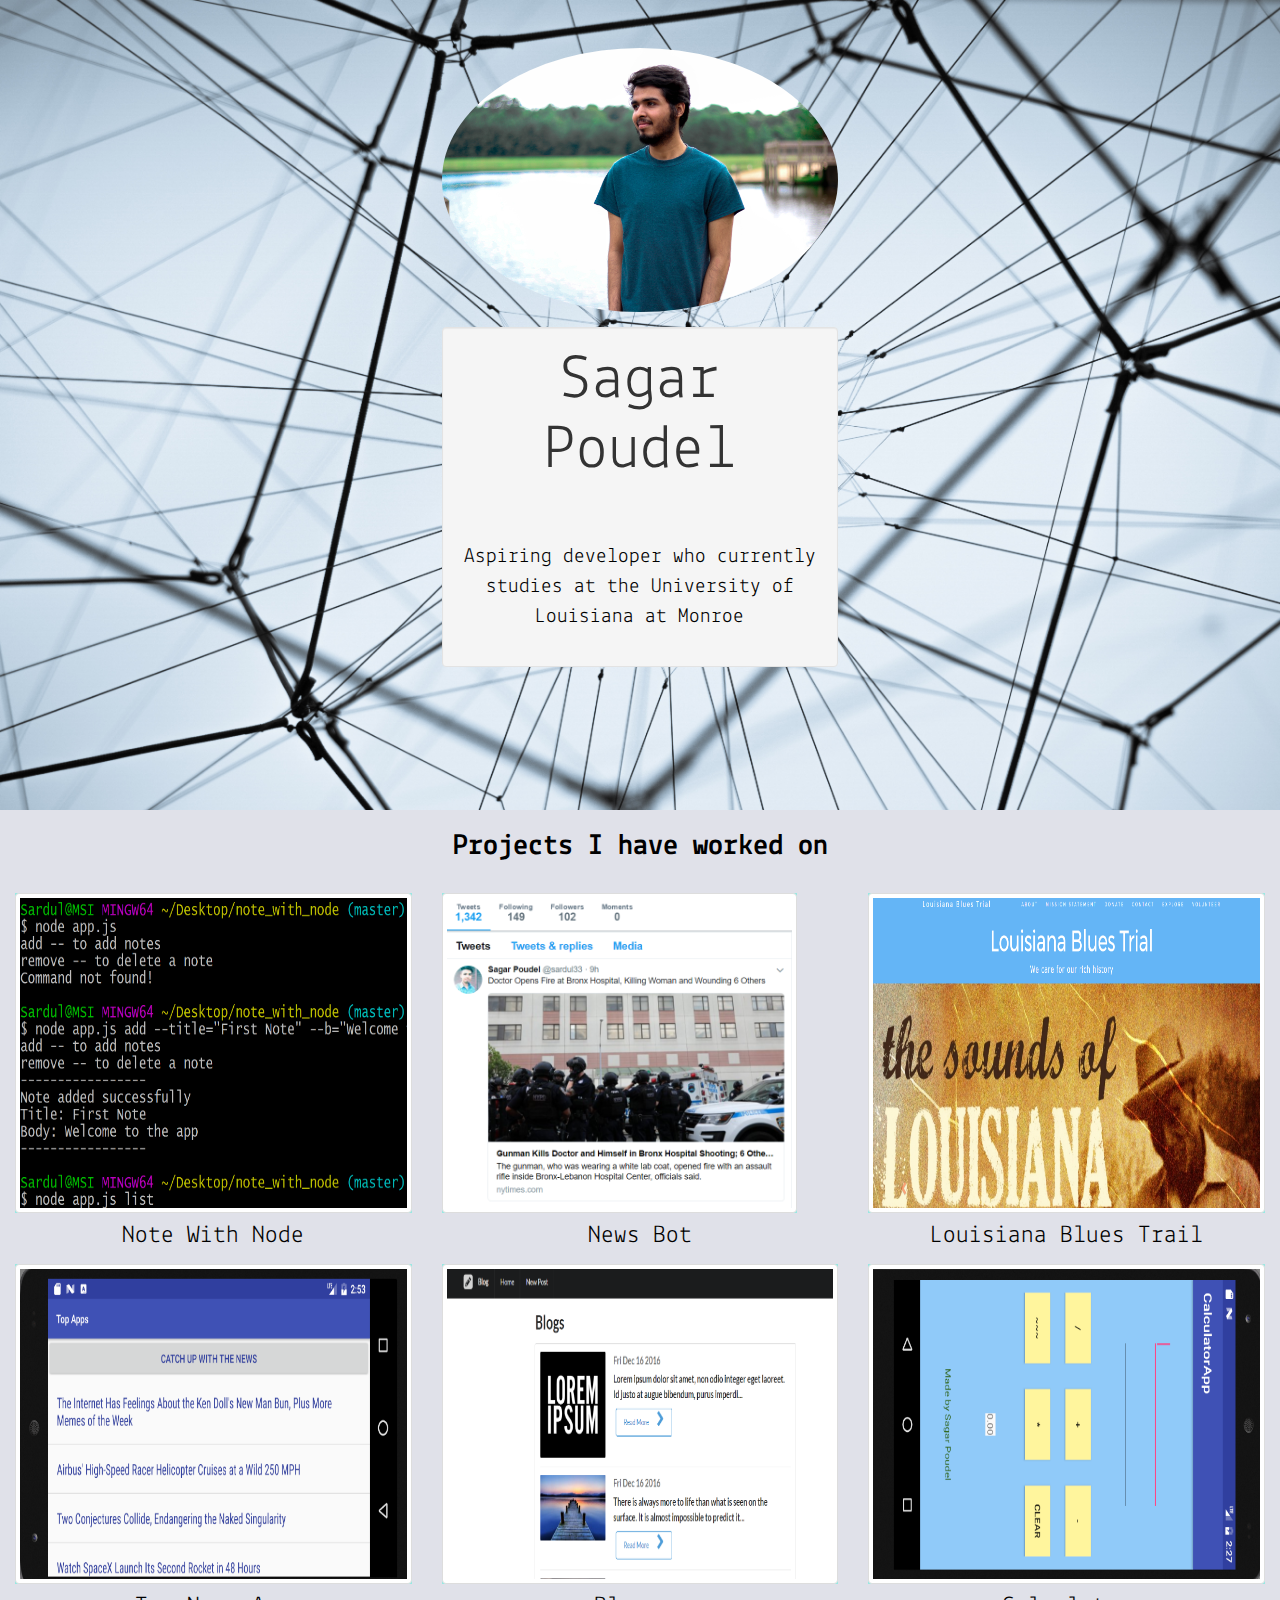
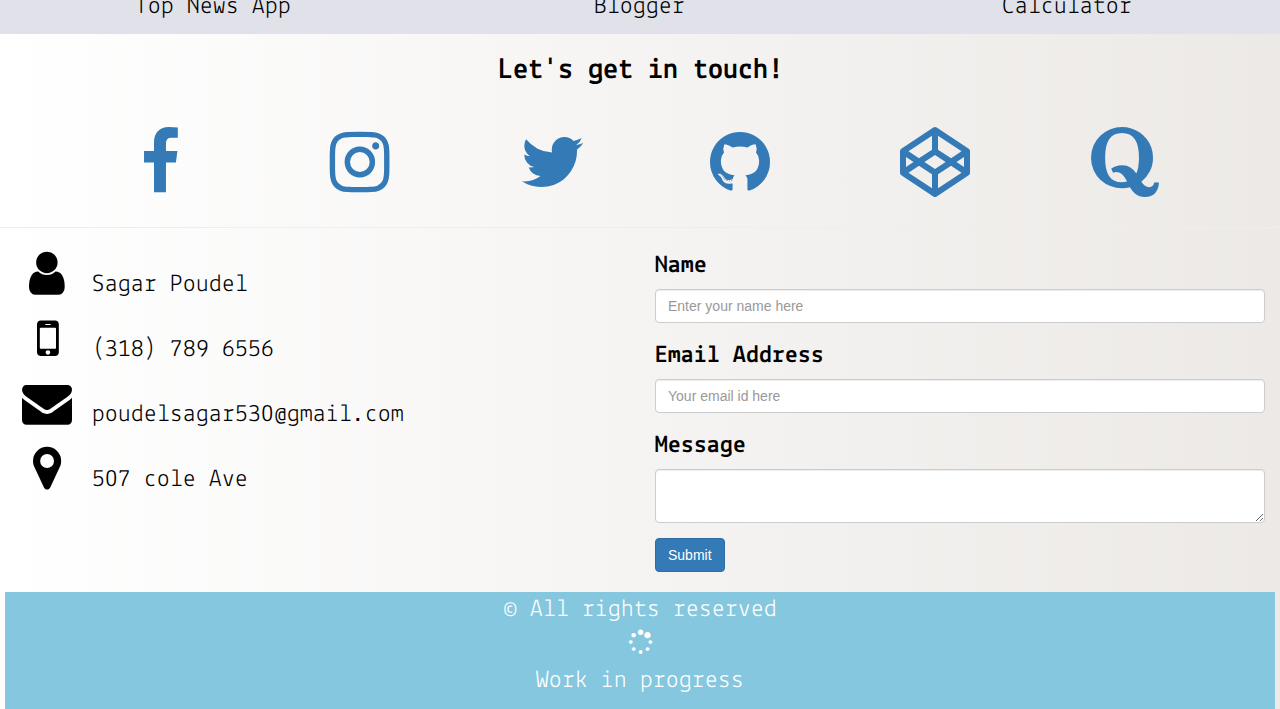
==== commit d9f1929c: "Update index.html" ====
--- a/index.html
+++ b/index.html
@@ -23,9 +23,9 @@
    <div class = "jumbotron">
     <div class = "container-fluid">
      <div class = "row">
-<div class = "col-md-4 col-sm-12 lg-offset-4">
- <img  class = "profile-image animated zoomIn"  src="images/sagar.jpg"> 
-       </div>
+<div class = "col-md-4 col-sm-12 col-lg-offset-4">
+  <img  class = "profile-image animated zoomIn"  src="images/sagar.jpg">
+</div>
 
 <div class = "col-md-4 col-sm-12 col-lg-offset-4">
   <div class = "name">
@@ -266,7 +266,6 @@
 
 <script src="https://ajax.googleapis.com/ajax/libs/jquery/1.12.4/jquery.min.js"></script>
 <script src="js/bootstrap.min.js"></script>
-<script type="text/javascript" src="https://platform.linkedin.com/badges/js/profile.js" async defer></script>
 
 </body>
 </html>
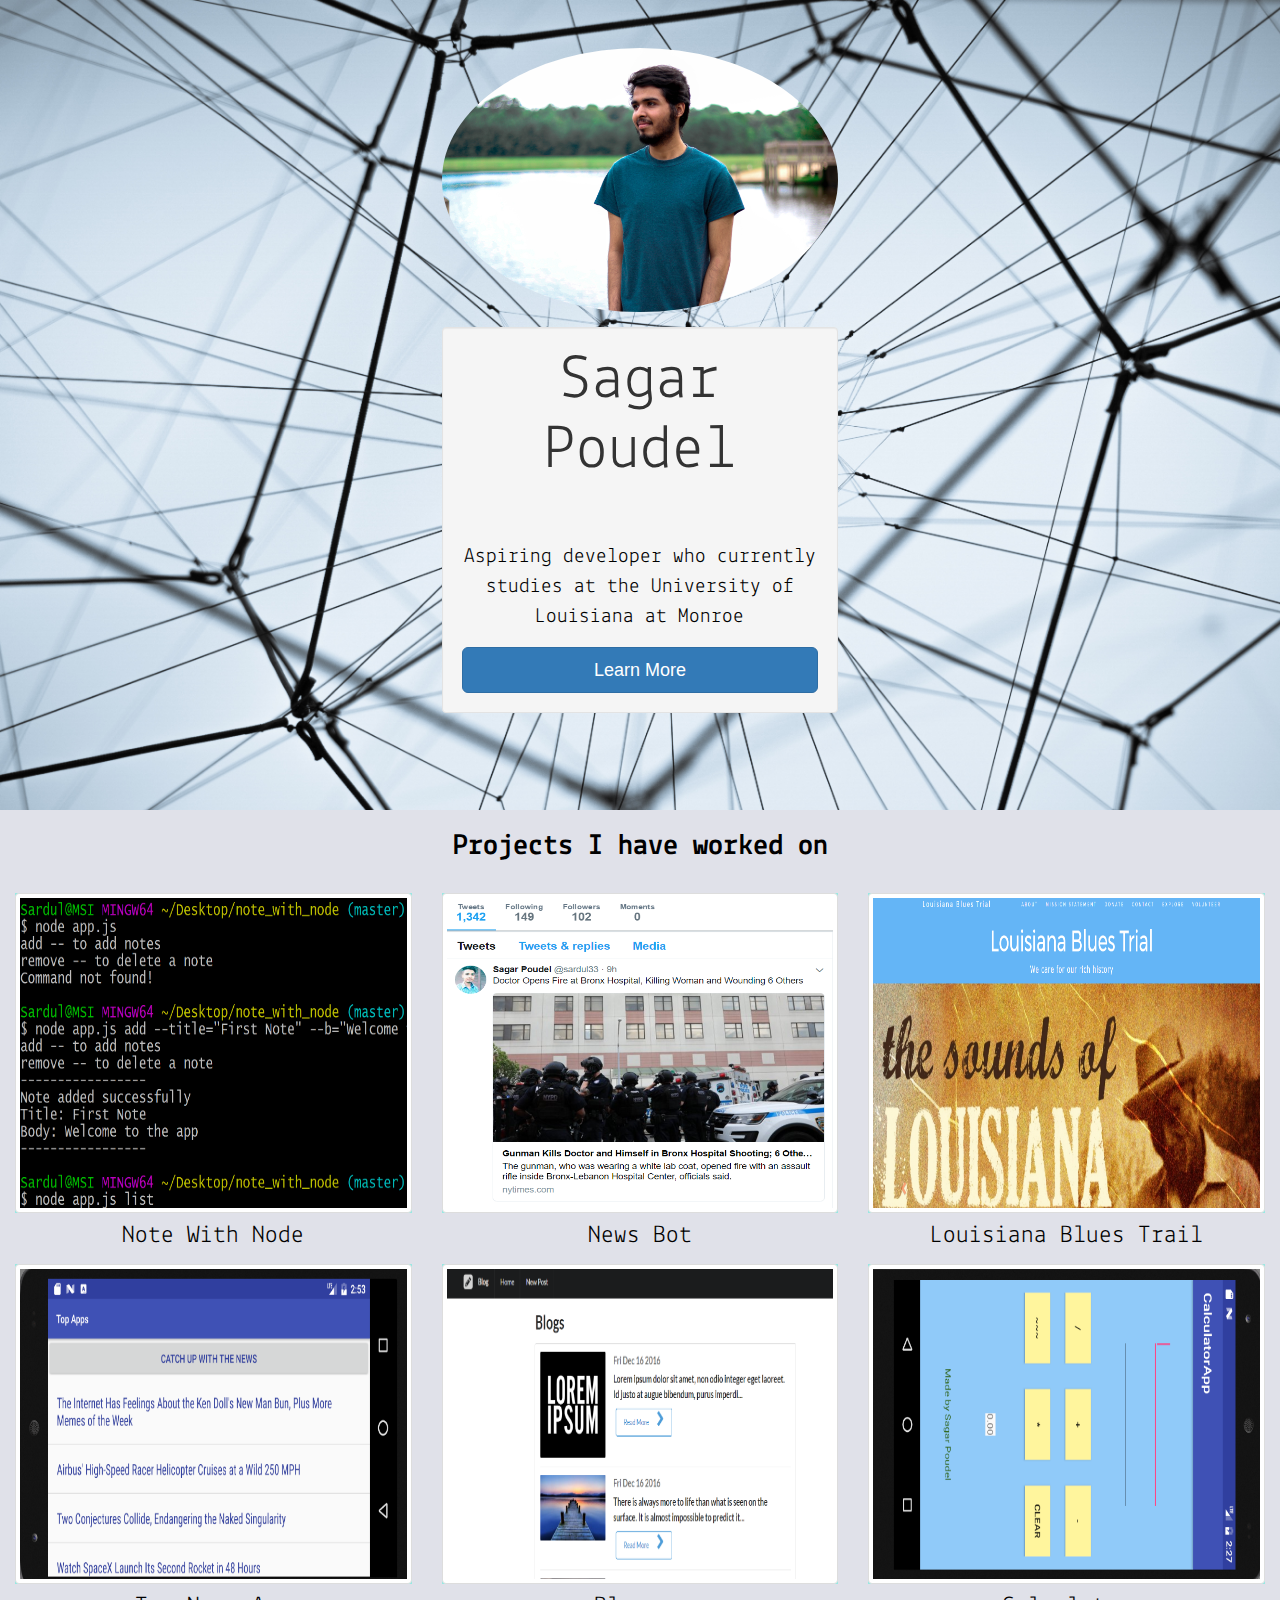
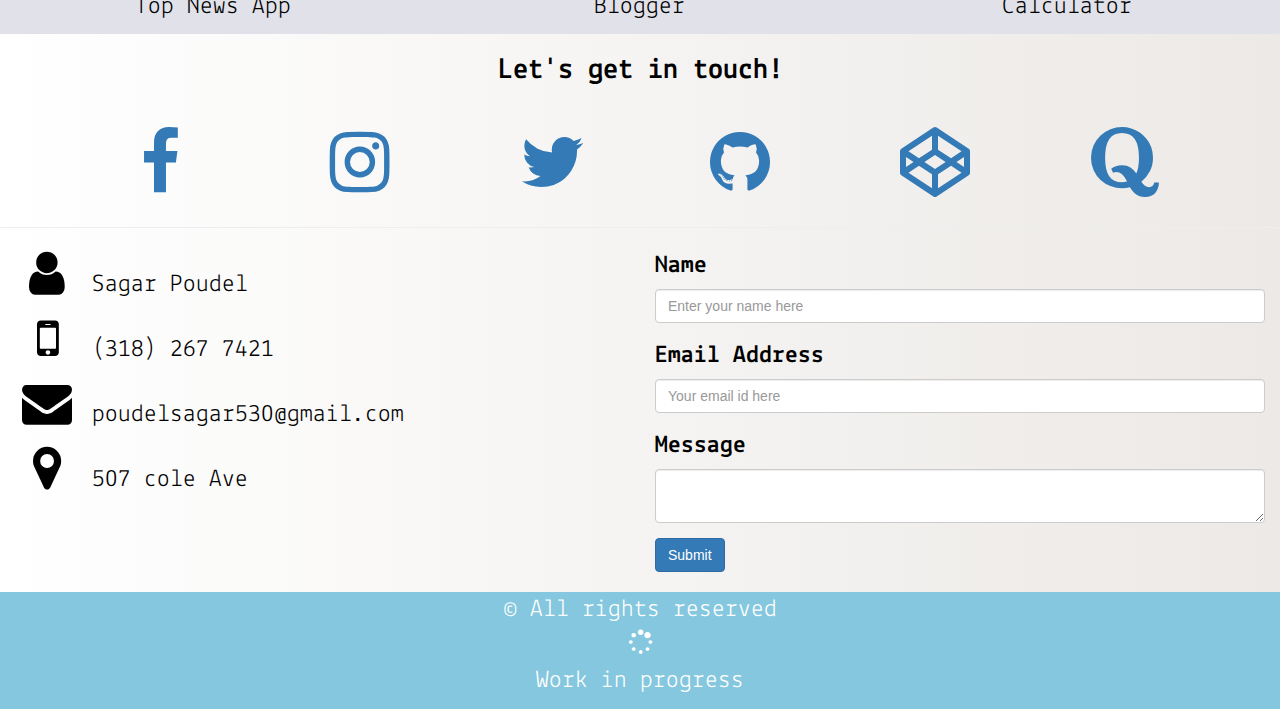
==== commit 1acfea69: "update" ====
--- a/index.html
+++ b/index.html
@@ -17,53 +17,50 @@
 
 </head>
 
-
 <body>
 
    <div class = "jumbotron">
     <div class = "container-fluid">
      <div class = "row">
 <div class = "col-md-4 col-sm-12 col-lg-offset-4">
-  <img  class = "profile-image animated zoomIn"  src="images/sagar.jpg">
+  <img  class = "profile-image"  src="images/sagar.jpg">
 </div>
 
 <div class = "col-md-4 col-sm-12 col-lg-offset-4">
   <div class = "name">
     <div class = "well">
-     <h1 class = "text-center animated infinite pulse"> Sagar Poudel </h1> 
+     <h1 class = "text-center animated infinite pulse"> Sagar Poudel </h1>
      <hr id = "divisor">
      <div id = "info">
        <small> <p class = "text-center animated slideInUp"> Aspiring developer who currently studies at the University of Louisiana at Monroe </p> </small>
+<a target = "_blank" href = "https://drive.google.com/file/d/1aeTU84_8BJI8KbfD74i16XRiy0bzq_5V/view?usp=sharing">
+       <div class = "btn btn-primary btn-lg center-block"><span id ='s'>Learn More</span> </div>
+</a>
      </div>
    </div>
  </div>
 
 </div>
 
-
-</div>
-
-
-
-</div>
-
-</div>
-
+</div>
+
+</div>
+
+</div>
 
 <div class = "container-fluid match-my-cols">
  <div class = "row">
   <h1 class = "text-center heading"> Projects I have worked on <!-- <i class="fa fa-code animated infinite zoomIn" aria-hidden="true"></i> -->
- </h1> 
+ </h1>
   <div class = "col-lg-4 col-md-6 col-sm-12 cont">
-   <a target = "_blank" href = "https://github.com/sardul3/note-with-node"> 
-    <figure class = "imghvr-slide-up">
-
-     <img class = "img-thumbnail img-fluid" alt="Responsive image" src = "images/note-with-node.PNG"> 
+   <a target = "_blank" href = "https://github.com/sardul3/note-with-node">
+    <figure class = "imghvr-slide-up">
+
+     <img class = "img-thumbnail img-fluid" alt="Responsive image" src = "images/note-with-node.PNG">
      <figcaption class = "text-center">A CLI based note taking app written in node js
       <hr id = "divisor-w">
       <p> Frameworks used </p>
       <p> node js </p>
-
      </figcaption>
    </figure>
 
@@ -75,22 +72,20 @@
   <a target = "_blank" href = "https://github.com/sardul3/Twitter-News-Bot">
     <figure class = "imghvr-slide-up">
 
-     <img class = "img-thumbnail img-fluid" id = "bot" alt="Responsive image" src = "images/twitterNews.PNG">
-
+     <img class = "img-thumbnail img-fluid"  alt="Responsive image" src = "images/twitterNews.PNG" style="width:1150px;">
      <figcaption class = "text-center">Tweets the latest and trending news from all around the globe
       <hr id = "divisor-w">
       <p> Frameworks used </p>
       <p> JavaScript </p>
       <p> node js </p>
-
      </figcaption>
    </figure>
 
  </a>
  <p class = "text-center project"> News Bot </p>
-
-
-</div>
+</div>
+
+
 <div class = "col-lg-4 col-md-6 col-sm-12 cont">
   <a target = "_blank" href = "https://github.com/sardul3/blues">
     <figure class = "imghvr-slide-up">
@@ -102,7 +97,6 @@
       <p> Bootstrap </p>
       <p> HTML5 </p>
       <p> CSS3 </p>
-      
        </figcaption>
    </figure>
 
@@ -120,7 +114,6 @@
       <p> Frameworks used </p>
       <p> Java </p>
       <p> XML </p>
-
      </figcaption>
    </figure>
 
@@ -131,17 +124,16 @@
 
 </div>
 <div class = "col-lg-4 col-md-6 col-sm-12 cont">
-  <a target = "_blank" href = "https://github.com/sardul3/blogger"> 
+  <a target = "_blank" href = "https://github.com/sardul3/blogger">
 
     <figure class = "imghvr-slide-up" >
 
-      <img class = "img-thumbnail img-fluid" alt="Responsive image" src = "images/blog.PNG"> 
+      <img class = "img-thumbnail img-fluid" alt="Responsive image" src = "images/blog.PNG">
       <figcaption class = "text-center" >Replica for a text-blogging site that can be used to make posts
       <hr id = "divisor-w">
       <p> Frameworks used </p>
       <p> HTML5 </p>
       <p> CSS3 </p>
-    
       </figcaption>
     </figure>
   </a>
@@ -159,7 +151,6 @@
      <p> Frameworks used </p>
      <p> Java </p>
      <p> XML </p>
-
      </figcaption>
    </figure>
  </a>
@@ -174,7 +165,7 @@
 
 
 <div class = "container-fluid">
- 
+
  <h1 class = "heading text-center"> Let's get in touch! </h1>
  <div class = "row contact_icons">
   <div class = "container">
@@ -210,39 +201,57 @@
 
 <div class = "container-fluid">
   <div class = "row">
-    <div class = "col-lg-6 col-md-6 col-sm-12 col-xs-12"> 
+    <div class = "col-lg-6 col-md-6 col-sm-12 col-xs-12">
     <span id = "footer_contact" class = "text-center">
    <i class="fa fa-user fa-2x fa-fw" aria-hidden="true"> </i> <p class = "contact_info text-center">Sagar Poudel </p> <br>
-   <i class="fa fa-mobile fa-2x fa-fw" aria-hidden="true"></i> <p class = "contact_info text-center">(318) 789 6556 </p> <br>
+   <i class="fa fa-mobile fa-2x fa-fw" aria-hidden="true"></i> <p class = "contact_info text-center">(318) 267 7421 </p> <br>
    <i class="fa fa-envelope fa-2x fa-fw" aria-hidden="true"></i> <p class = "contact_info text-center">poudelsagar530@gmail.com </p> <br>
-   <i class="fa fa-map-marker fa-2x fa-fw" aria-hidden="true"></i> <p class = "contact_info text-center">507 cole Ave </p>   
+   <i class="fa fa-map-marker fa-2x fa-fw" aria-hidden="true"></i> <p class = "contact_info text-center">507 cole Ave </p>
    </span>
 
     </div>
 
-
     <div class = "col-lg-6 col-md-6 col-sm-12 col-xs-12">
-   <form action = "result.php" method="post" enctype="text/plain" role="form"> 
- <div class = "form-group">
-      <label for="Name" class = "text-center" > Name </label>
-      <input type="text" class = "form-control" placeholder= "Enter your name here">
-    </div>
-
-    <div class = "form-group">
-      <label for="emailAddress"  class = "text-center"> Email Address </label>
-      <input type="email" class = "form-control" placeholder = "Your email id here">
-    </div>
-
-    <div class = "form-group">
-      <label for = "compliments" class = "text-center"> Message </label>
-      <textarea class = "form-control"></textarea>
-    </div>
-
-<button type = "submit" class = "btn btn-primary"> Submit </button>
-
- </form>
-
-  </div>
+       <form action = "result.php" method="post" enctype="text/plain" role="form">
+     <div class = "form-group">
+          <label for="Name" class = "text-center" > Name </label>
+          <input type="text" class = "form-control" placeholder= "Enter your name here">
+        </div>
+
+        <div class = "form-group">
+          <label for="emailAddress"  class = "text-center"> Email Address </label>
+          <input type="email" class = "form-control" placeholder = "Your email id here">
+        </div>
+
+        <div class = "form-group">
+          <label for = "compliments" class = "text-center"> Message </label>
+          <textarea class = "form-control"></textarea>
+        </div>
+
+    <button type = "submit" class = "btn btn-primary"> Submit </button>
+
+     </form>
+
+      </div>
+
+
+    </div>
+
+    <!-- <div class = "col-lg-6 col-md-6 col-sm-12 col-xs-12">
+   <p class="text-center heading">Skills </p>
+   <ul>
+     <li> <i class="fa fa-android fa-4x fa-fw"></i> </li>
+     <li> Python </li>
+     <li> HTML5 </li>
+     <li> CSS </li>
+     <li> JavaScript </li>
+     <li> </li>
+     <li> </li>
+     <li> </li>
+
+   </ul>
+
+  </div> -->
 
 
 </div>
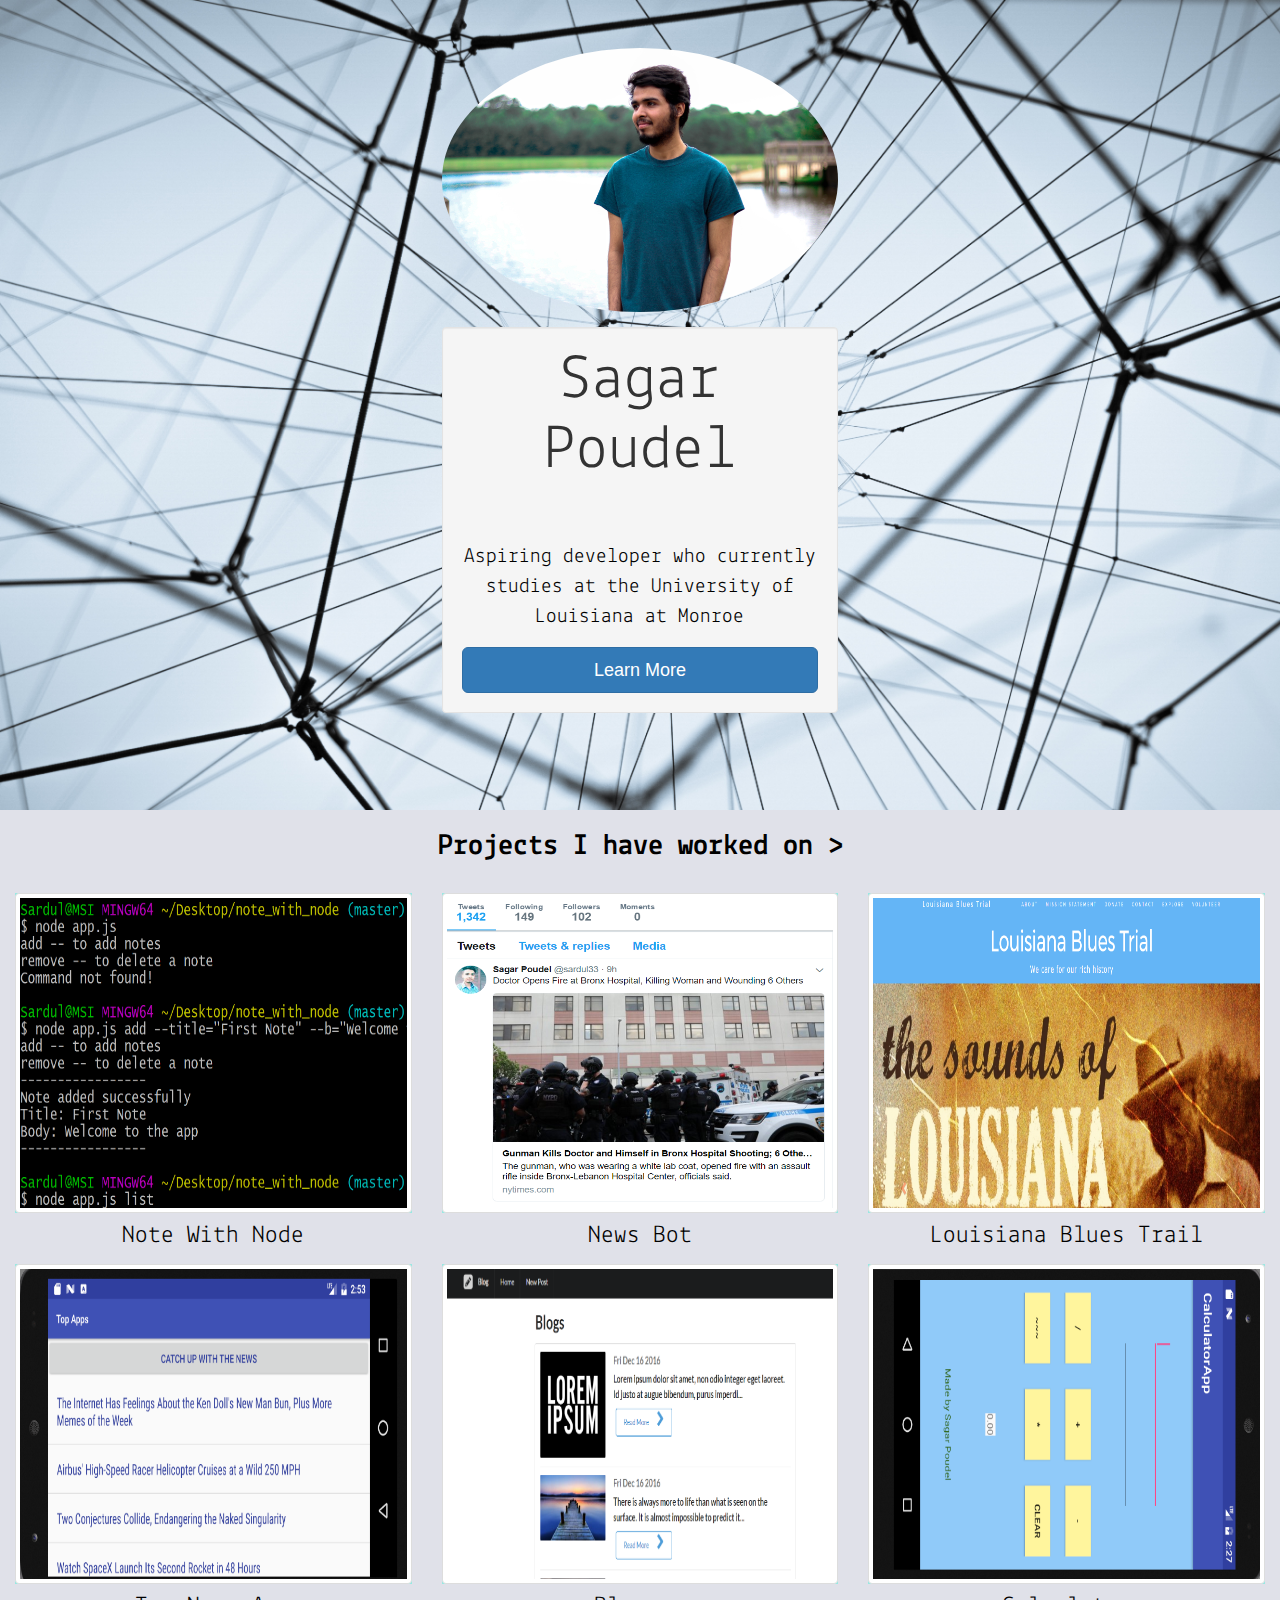
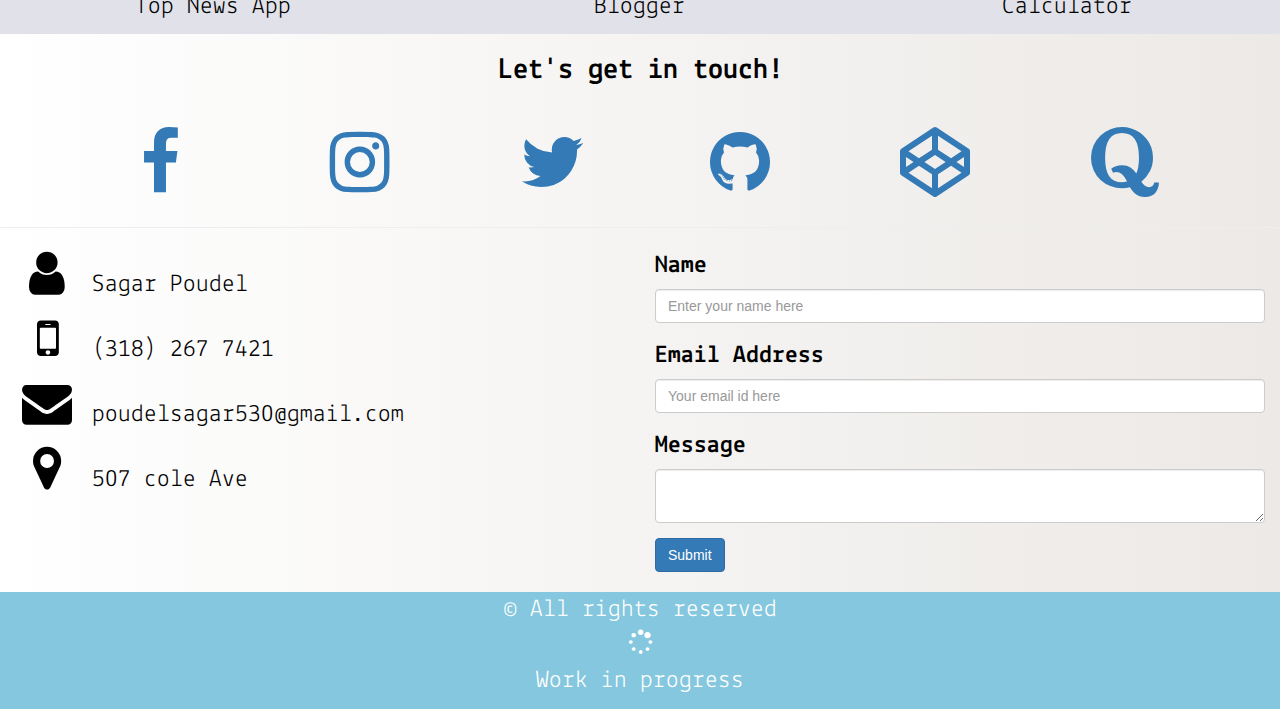
==== commit 1074d486: "update: missing >" ====
--- a/index.html
+++ b/index.html
@@ -50,7 +50,7 @@
 
 <div class = "container-fluid match-my-cols">
  <div class = "row">
-  <h1 class = "text-center heading"> Projects I have worked on <!-- <i class="fa fa-code animated infinite zoomIn" aria-hidden="true"></i> -->
+  <h1 class = "text-center heading"> Projects I have worked on ><!-- <i class="fa fa-code animated infinite zoomIn" aria-hidden="true"></i> -->
  </h1>
   <div class = "col-lg-4 col-md-6 col-sm-12 cont">
    <a target = "_blank" href = "https://github.com/sardul3/note-with-node">
--- a/css/style.css
+++ b/css/style.css
@@ -27,7 +27,7 @@
     width: 100%;
 }
 
-a:hover{
+a i:hover{
 	color:red;
 }
 
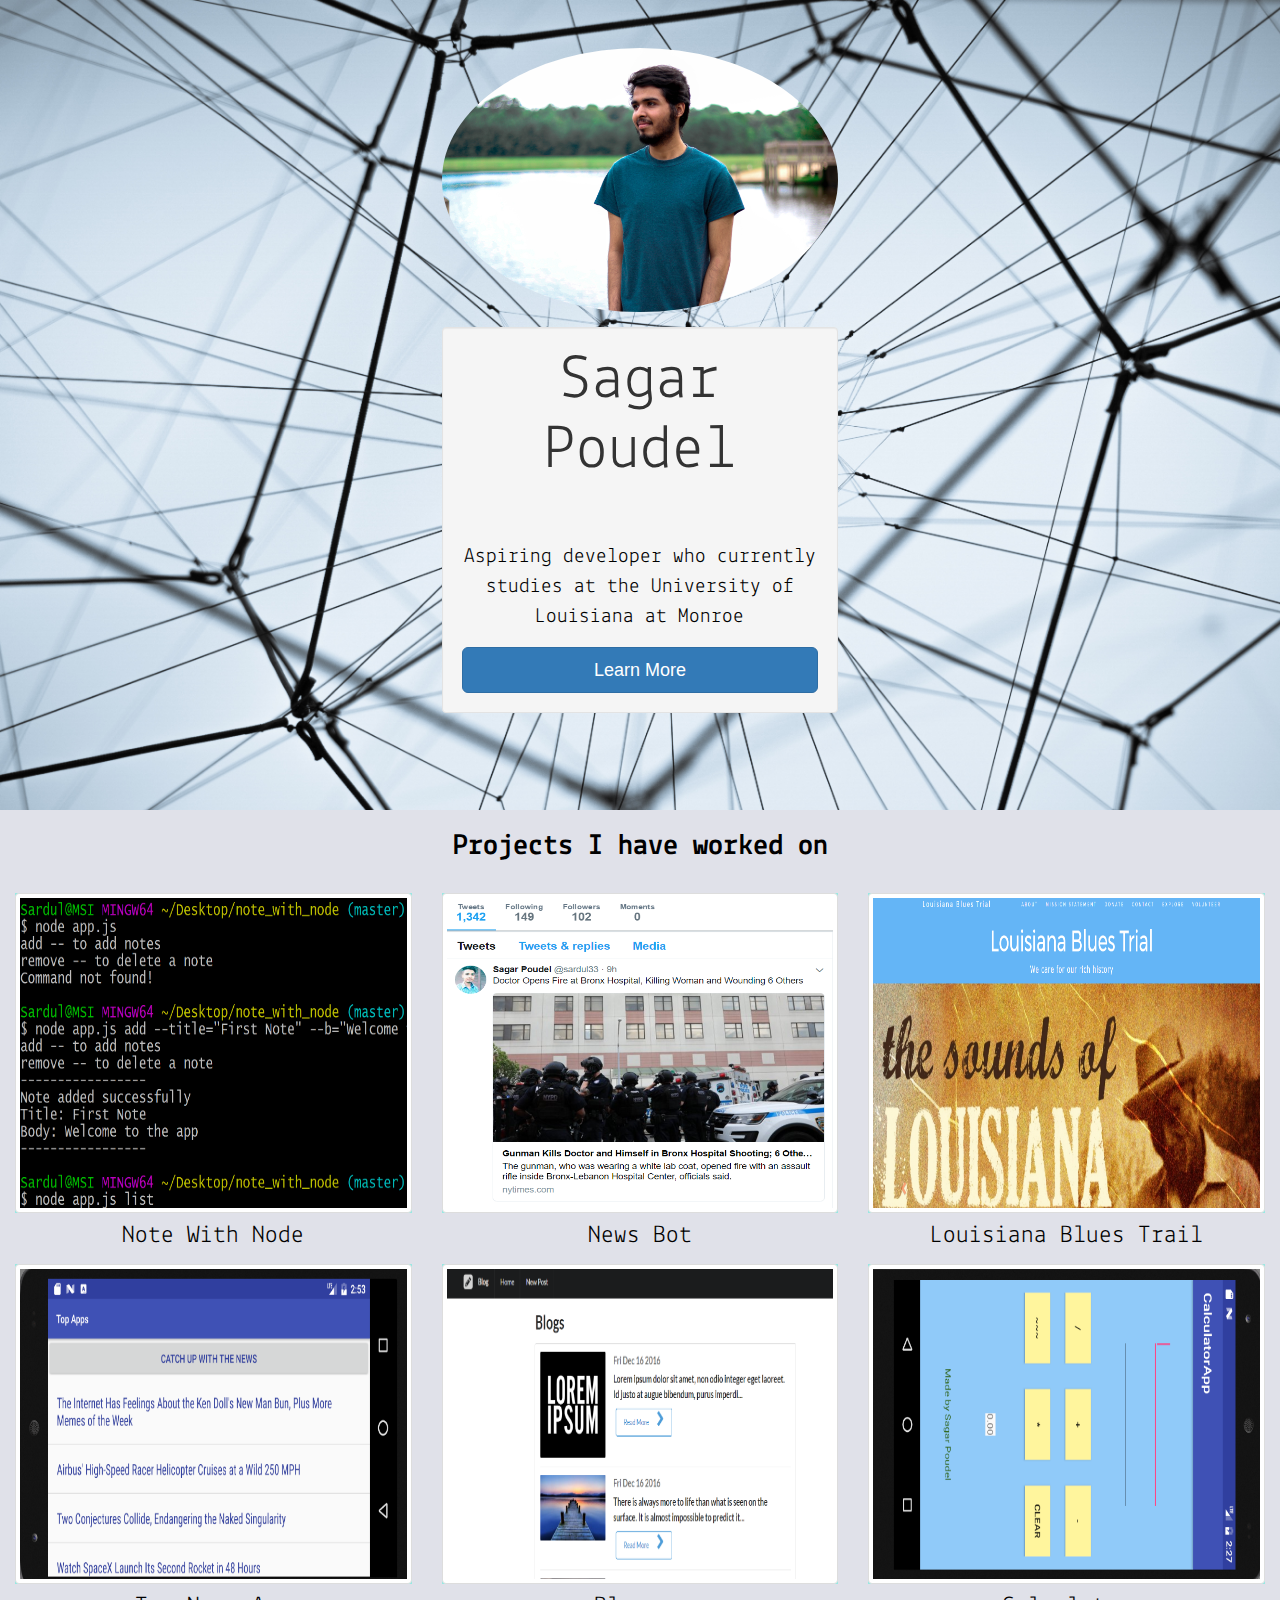
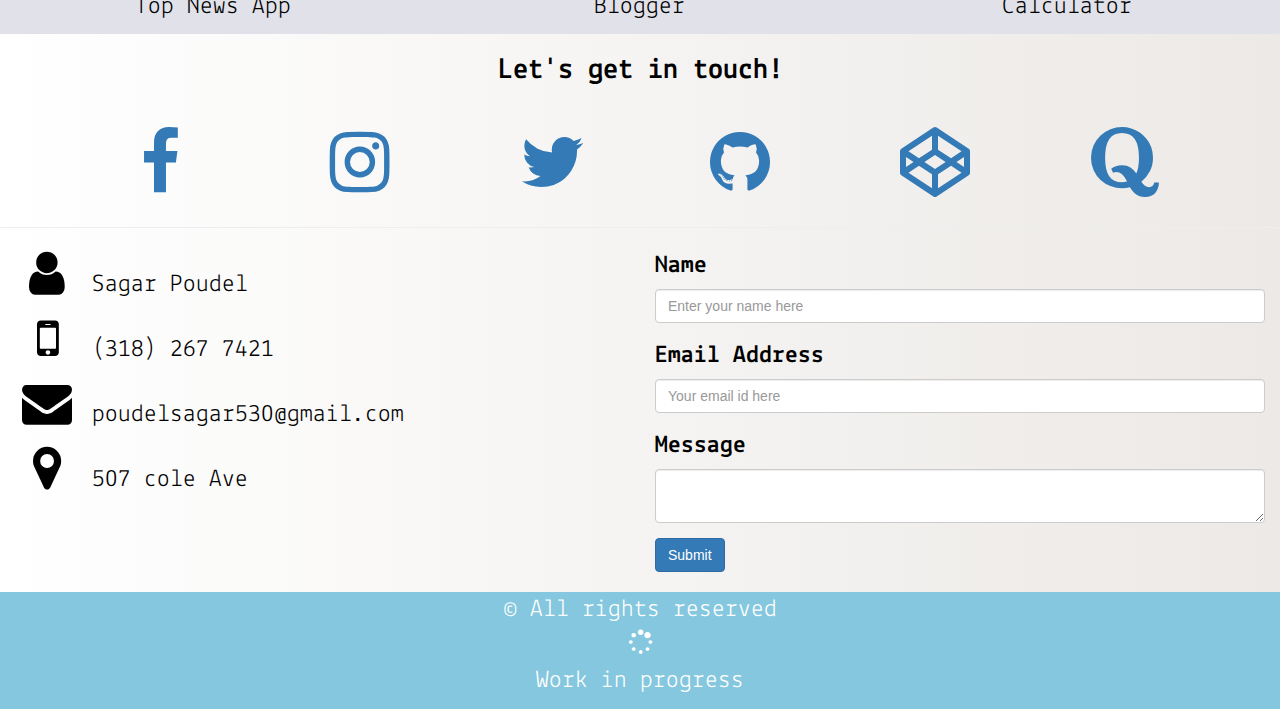
==== commit 6aabe3c6: "Update index.html" ====
--- a/index.html
+++ b/index.html
@@ -50,8 +50,7 @@
 
 <div class = "container-fluid match-my-cols">
  <div class = "row">
-  <h1 class = "text-center heading"> Projects I have worked on ><!-- <i class="fa fa-code animated infinite zoomIn" aria-hidden="true"></i> -->
- </h1>
+  <h1 class = "text-center heading"> Projects I have worked on </h1>
   <div class = "col-lg-4 col-md-6 col-sm-12 cont">
    <a target = "_blank" href = "https://github.com/sardul3/note-with-node">
     <figure class = "imghvr-slide-up">
@@ -271,8 +270,6 @@
     </div>
   </div>
 
-</div>
-
 <script src="https://ajax.googleapis.com/ajax/libs/jquery/1.12.4/jquery.min.js"></script>
 <script src="js/bootstrap.min.js"></script>
 
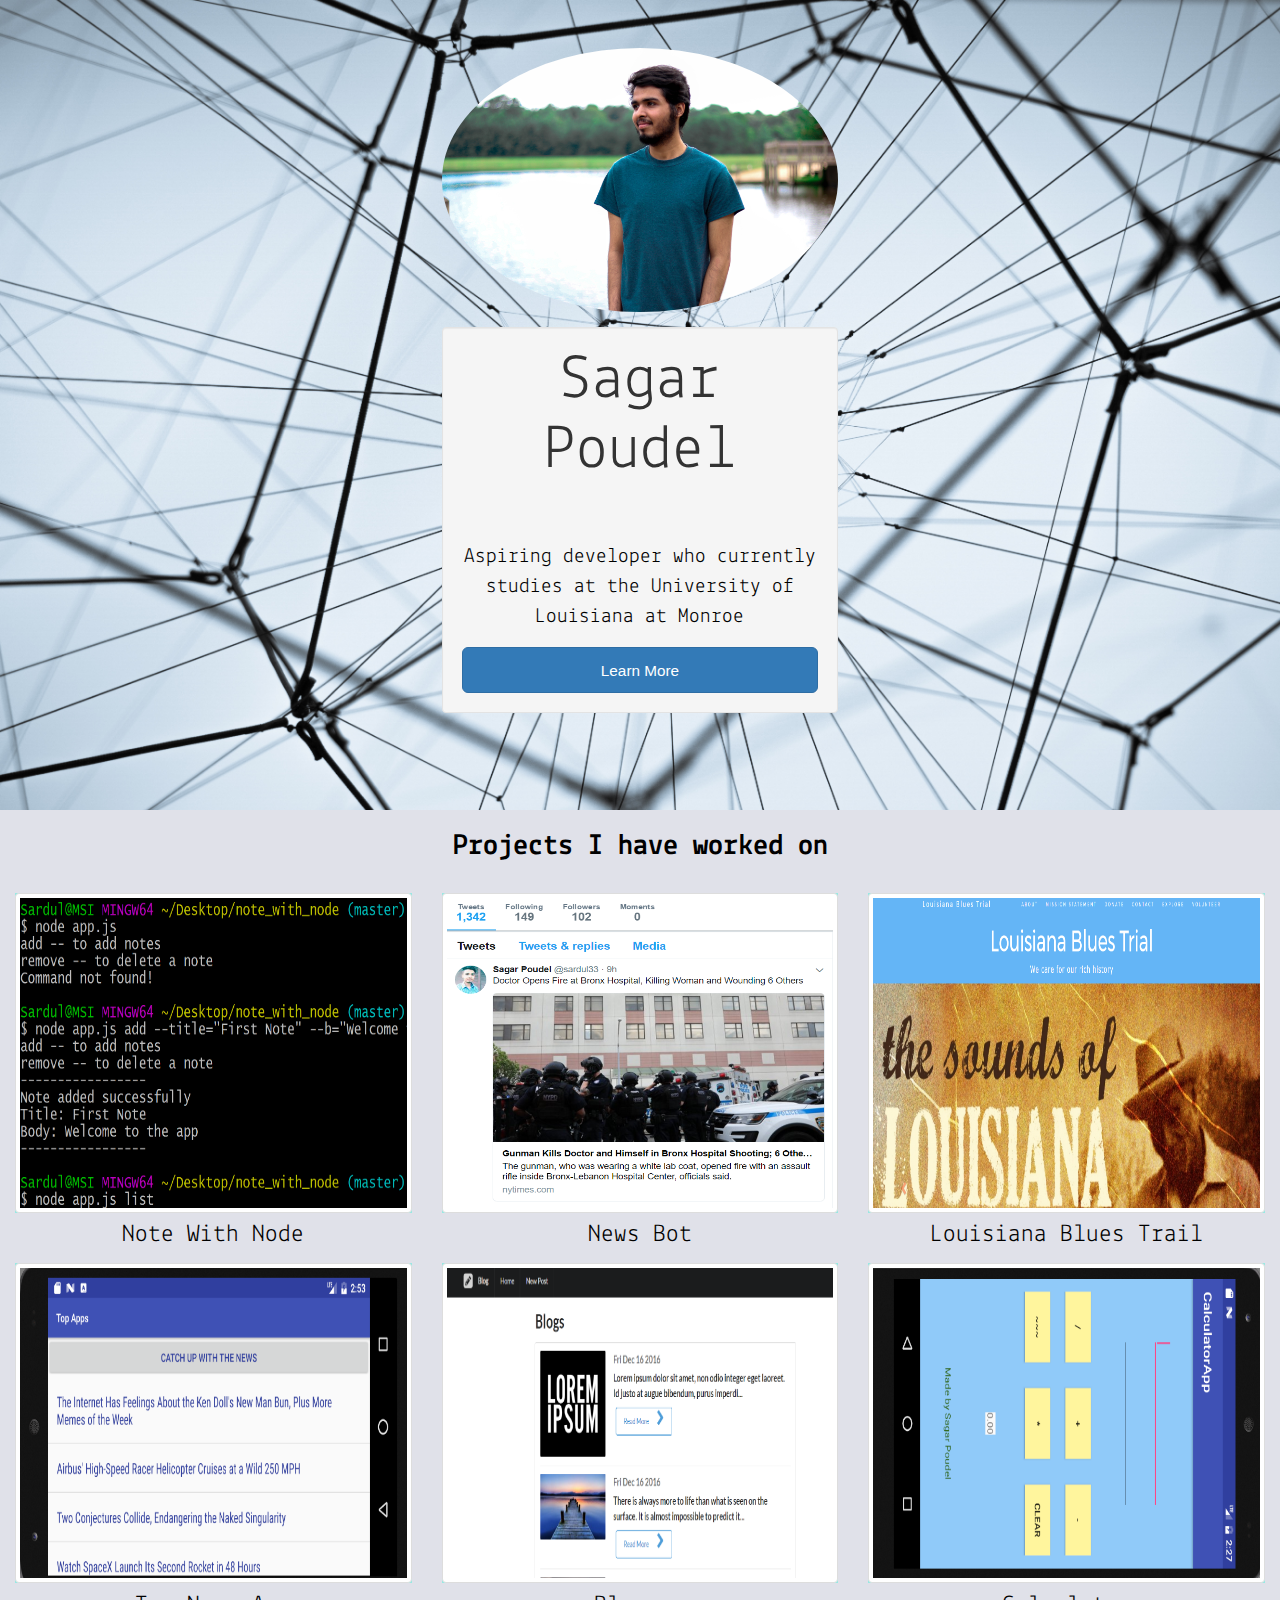
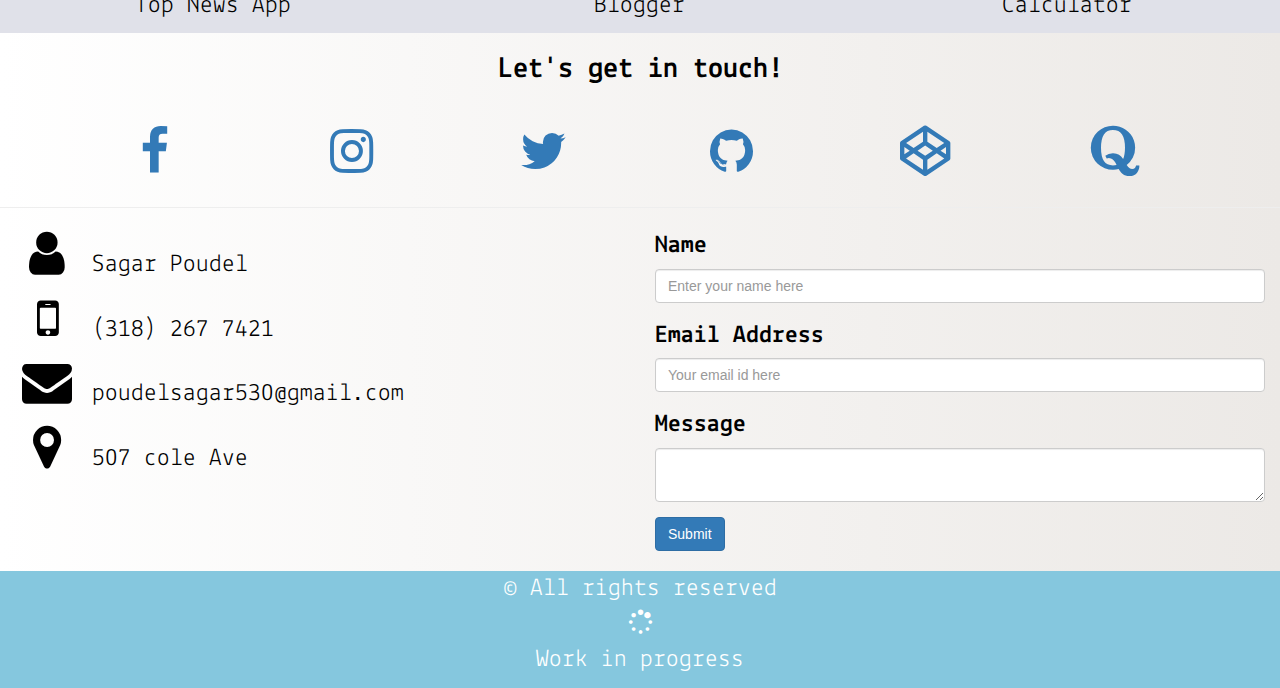
==== commit 02da9398: ".." ====
--- a/index.html
+++ b/index.html
@@ -34,7 +34,7 @@
      <div id = "info">
        <small> <p class = "text-center animated slideInUp"> Aspiring developer who currently studies at the University of Louisiana at Monroe </p> </small>
 <a target = "_blank" href = "https://drive.google.com/file/d/1aeTU84_8BJI8KbfD74i16XRiy0bzq_5V/view?usp=sharing">
-       <div class = "btn btn-primary btn-lg center-block"><span id ='s'>Learn More</span> </div>
+       <div class = "btn btn-primary btn-lg center-block"><small>Learn More<small> </div>
 </a>
      </div>
    </div>
@@ -269,7 +269,7 @@
 
     </div>
   </div>
-
+  </div>
 <script src="https://ajax.googleapis.com/ajax/libs/jquery/1.12.4/jquery.min.js"></script>
 <script src="js/bootstrap.min.js"></script>
 
